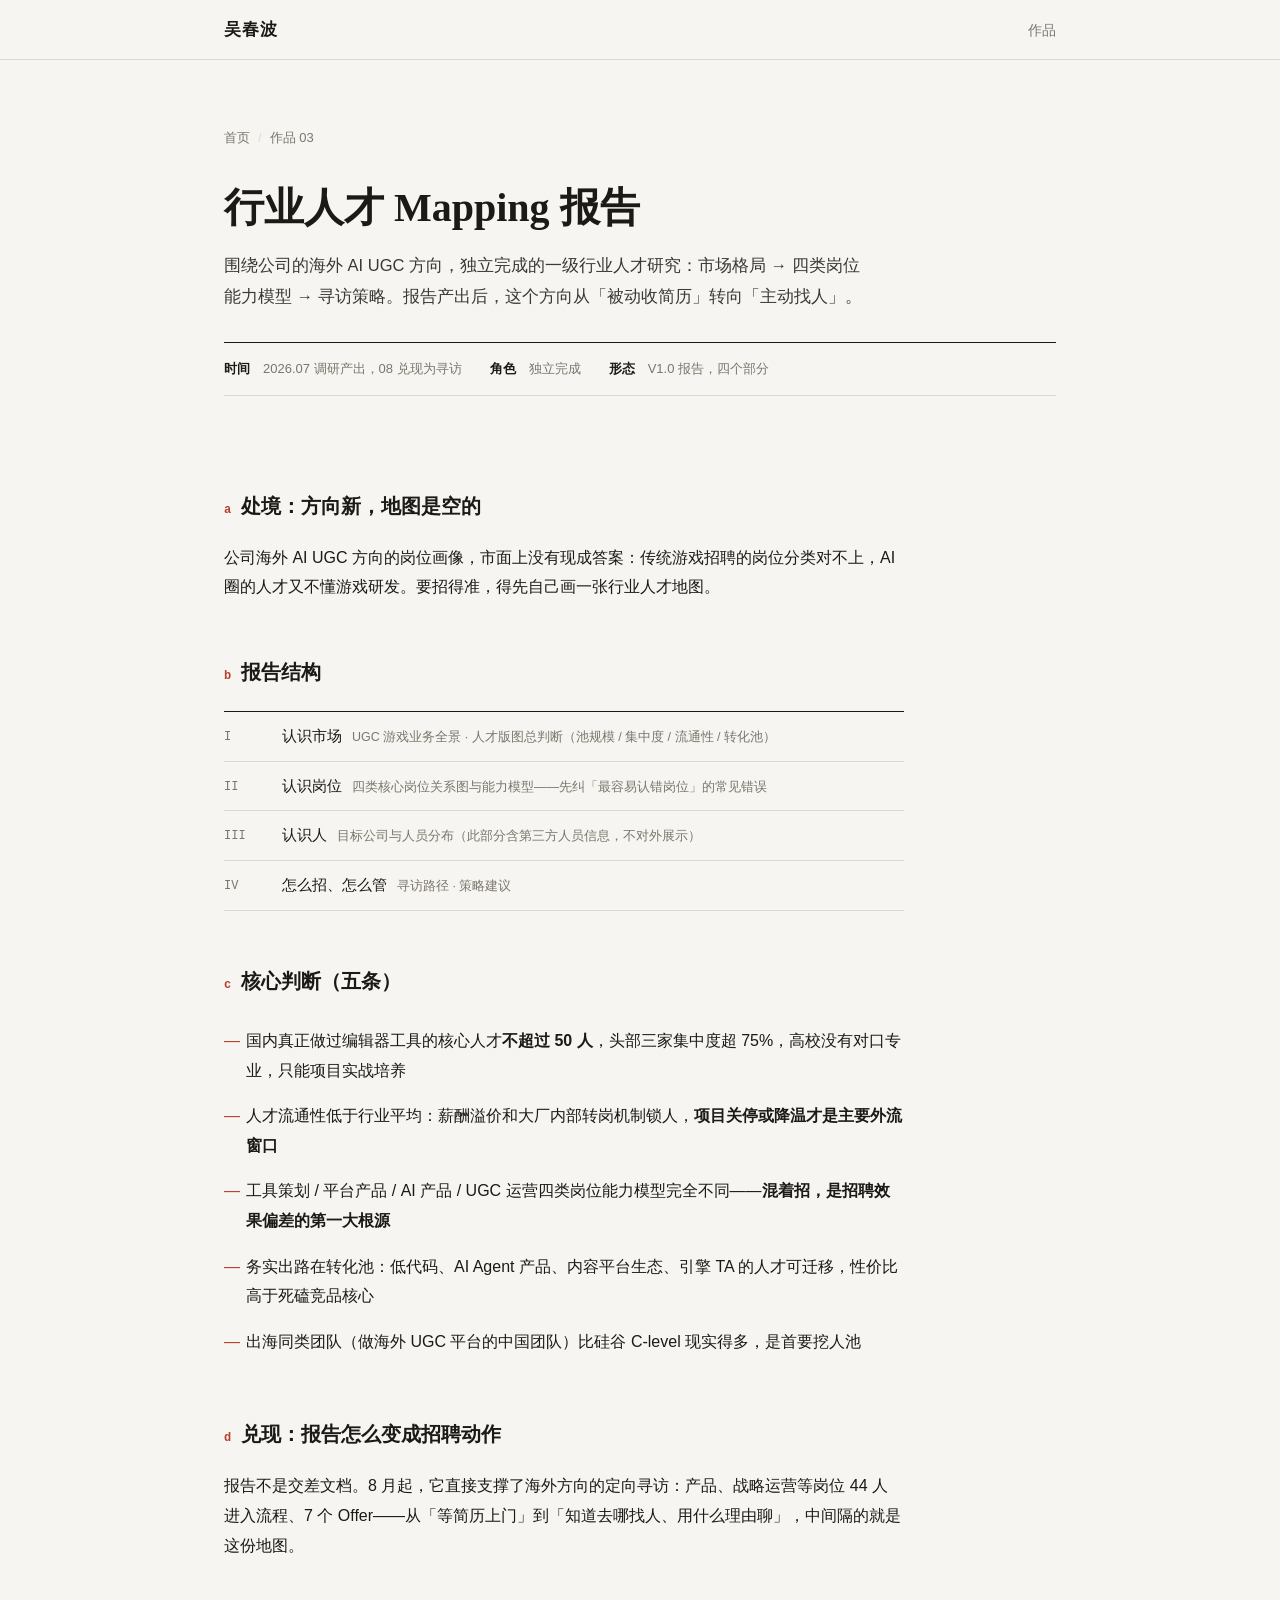
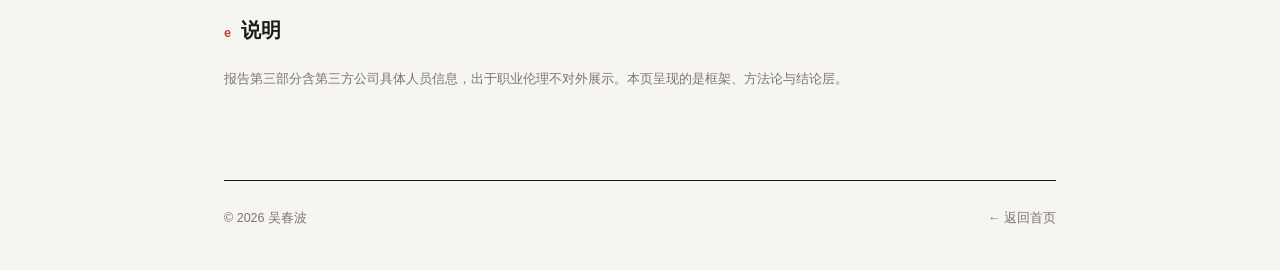
==== works/mapping.html @ 6df74dc5 "作品集站点：编辑风骨架 + 5 个案例页（Phase A）" ====
<!DOCTYPE html>
<html lang="zh-CN">
<head>
<meta charset="UTF-8">
<meta name="viewport" content="width=device-width, initial-scale=1.0">
<title>03 · 行业人才 Mapping 报告 — 吴春波</title>
<link rel="icon" href="data:image/svg+xml,%3Csvg xmlns='http://www.w3.org/2000/svg' viewBox='0 0 32 32'%3E%3Crect width='32' height='32' fill='%23F7F5F1'/%3E%3Ctext x='16' y='23' font-family='Songti SC,SimSun,serif' font-size='20' font-weight='700' fill='%23B5402C' text-anchor='middle'%3E吴%3C/text%3E%3C/svg%3E">
<link rel="stylesheet" href="../style.css">
</head>
<body>

<header class="topbar">
  <div class="wrap">
    <div class="name"><a href="../index.html">吴春波</a></div>
    <nav>
      <a href="../index.html#works">作品</a>
    </nav>
  </div>
</header>

<main class="wrap">

  <div class="case-hero">
    <div class="crumb"><a href="../index.html">首页</a><span class="sep">/</span>作品 03</div>
    <h1>行业人才 Mapping 报告</h1>
    <p class="standfirst">围绕公司的海外 AI UGC 方向，独立完成的一级行业人才研究：市场格局 → 四类岗位能力模型 → 寻访策略。报告产出后，这个方向从「被动收简历」转向「主动找人」。</p>
    <div class="case-meta">
      <span><b>时间</b>　2026.07 调研产出，08 兑现为寻访</span>
      <span><b>角色</b>　独立完成</span>
      <span><b>形态</b>　V1.0 报告，四个部分</span>
    </div>
  </div>

  <div class="case-body">

    <h2><span class="no">a</span>处境：方向新，地图是空的</h2>
    <p>公司海外 AI UGC 方向的岗位画像，市面上没有现成答案：传统游戏招聘的岗位分类对不上，AI 圈的人才又不懂游戏研发。要招得准，得先自己画一张行业人才地图。</p>

    <h2><span class="no">b</span>报告结构</h2>
    <div class="outline">
      <div class="row"><span class="no">I</span><span>认识市场<span class="sub">UGC 游戏业务全景 · 人才版图总判断（池规模 / 集中度 / 流通性 / 转化池）</span></span></div>
      <div class="row"><span class="no">II</span><span>认识岗位<span class="sub">四类核心岗位关系图与能力模型——先纠「最容易认错岗位」的常见错误</span></span></div>
      <div class="row"><span class="no">III</span><span>认识人<span class="sub">目标公司与人员分布（此部分含第三方人员信息，不对外展示）</span></span></div>
      <div class="row"><span class="no">IV</span><span>怎么招、怎么管<span class="sub">寻访路径 · 策略建议</span></span></div>
    </div>

    <h2><span class="no">c</span>核心判断（五条）</h2>
    <ul class="plain">
      <li>国内真正做过编辑器工具的核心人才<b>不超过 50 人</b>，头部三家集中度超 75%，高校没有对口专业，只能项目实战培养</li>
      <li>人才流通性低于行业平均：薪酬溢价和大厂内部转岗机制锁人，<b>项目关停或降温才是主要外流窗口</b></li>
      <li>工具策划 / 平台产品 / AI 产品 / UGC 运营四类岗位能力模型完全不同——<b>混着招，是招聘效果偏差的第一大根源</b></li>
      <li>务实出路在转化池：低代码、AI Agent 产品、内容平台生态、引擎 TA 的人才可迁移，性价比高于死磕竞品核心</li>
      <li>出海同类团队（做海外 UGC 平台的中国团队）比硅谷 C-level 现实得多，是首要挖人池</li>
    </ul>

    <h2><span class="no">d</span>兑现：报告怎么变成招聘动作</h2>
    <p>报告不是交差文档。8 月起，它直接支撑了海外方向的定向寻访：产品、战略运营等岗位 44 人进入流程、7 个 Offer——从「等简历上门」到「知道去哪找人、用什么理由聊」，中间隔的就是这份地图。</p>

    <h2><span class="no">e</span>说明</h2>
    <p class="note">报告第三部分含第三方公司具体人员信息，出于职业伦理不对外展示。本页呈现的是框架、方法论与结论层。</p>

  </div>

  <footer>
    <span>© 2026 吴春波</span>
    <span><a href="../index.html">← 返回首页</a></span>
  </footer>

</main>

</body>
</html>
---- style.css ----
/* 吴春波作品集 · 编辑风设计系统
   纸感底色 / 宋体标题 / 等宽编号 / 细线分隔 / 朱红点缀 */

:root {
  --bg: #F7F5F1;
  --bg-deep: #EFEBE3;
  --ink: #1B1A17;
  --muted: #7A766D;
  --line: #DDD9CF;
  --accent: #B5402C;
  --serif: "Songti SC", "STSong", "SimSun", "Noto Serif SC", serif;
  --sans: -apple-system, BlinkMacSystemFont, "PingFang SC", "Microsoft YaHei", "Segoe UI", sans-serif;
  --mono: ui-monospace, "SF Mono", "Cascadia Code", Consolas, monospace;
  --maxw: 880px;
}

* { margin: 0; padding: 0; box-sizing: border-box; }

html { scroll-behavior: smooth; }

body {
  background: var(--bg);
  color: var(--ink);
  font-family: var(--sans);
  font-size: 16px;
  line-height: 1.85;
  -webkit-font-smoothing: antialiased;
}

::selection { background: var(--accent); color: #fff; }

a { color: inherit; text-decoration: none; }

.wrap { max-width: var(--maxw); margin: 0 auto; padding: 0 24px; }

/* ---------- 顶栏 ---------- */
.topbar {
  position: sticky; top: 0; z-index: 10;
  background: rgba(247, 245, 241, 0.92);
  backdrop-filter: blur(8px);
  border-bottom: 1px solid var(--line);
}
.topbar .wrap {
  display: flex; align-items: baseline; justify-content: space-between;
  padding-top: 14px; padding-bottom: 14px;
}
.topbar .name {
  font-family: var(--serif); font-weight: 700; font-size: 17px; letter-spacing: 0.06em;
}
.topbar nav { display: flex; gap: 22px; font-size: 13.5px; color: var(--muted); }
.topbar nav a:hover { color: var(--accent); }

/* ---------- Hero ---------- */
.hero { padding: 88px 0 64px; }
.hero .kicker {
  font-size: 13px; color: var(--muted); letter-spacing: 0.12em;
  margin-bottom: 26px;
}
.hero .kicker b { color: var(--ink); font-weight: 600; }
.hero h1 {
  font-family: var(--serif);
  font-size: clamp(34px, 6vw, 54px);
  font-weight: 700;
  line-height: 1.32;
  letter-spacing: 0.02em;
  margin-bottom: 30px;
}
.hero .intro { max-width: 620px; font-size: 16.5px; color: #3B3934; }
.hero .intro p + p { margin-top: 0.6em; }

/* 数字带 */
.statband {
  display: grid; grid-template-columns: repeat(5, 1fr);
  border-top: 1px solid var(--ink);
  border-bottom: 1px solid var(--line);
  margin-top: 44px;
}
.statband .cell { padding: 20px 16px 18px; border-left: 1px solid var(--line); }
.statband .cell:first-child { border-left: none; padding-left: 0; }
.statband .num {
  font-family: var(--mono); font-size: clamp(26px, 4vw, 38px);
  font-weight: 600; line-height: 1.1; color: var(--ink);
}
.statband .num small { font-size: 0.45em; color: var(--muted); font-weight: 400; margin-left: 2px; }
.statband .label { font-size: 12.5px; color: var(--muted); margin-top: 6px; letter-spacing: 0.05em; }
.statnote { font-size: 12.5px; color: #6B675E; margin-top: 10px; }

/* ---------- 章节通用 ---------- */
section.block { padding: 64px 0 30px; }
.sec-head {
  display: flex; align-items: baseline; gap: 14px;
  border-bottom: 1px solid var(--ink); padding-bottom: 12px; margin-bottom: 8px;
}
.sec-head .no { font-family: var(--mono); font-size: 13px; color: var(--accent); }
.sec-head h2 { font-family: var(--serif); font-size: 24px; font-weight: 700; letter-spacing: 0.04em; }
.sec-head .en { margin-left: auto; font-size: 11px; color: var(--muted); letter-spacing: 0.2em; text-transform: uppercase; }

/* ---------- 作品索引列表 ---------- */
.worklist { list-style: none; }
.worklist li { border-bottom: 1px solid var(--line); }
.worklist a {
  display: grid;
  grid-template-columns: 56px 1fr auto;
  gap: 18px; align-items: baseline;
  padding: 26px 0 24px;
  transition: padding-left 0.18s ease;
}
.worklist a:hover { padding-left: 10px; }
.worklist .no {
  font-family: var(--mono); font-size: 15px; color: var(--muted);
  padding-top: 2px;
}
.worklist a:hover .no { color: var(--accent); }
.worklist h3 {
  font-family: var(--serif); font-size: 21px; font-weight: 700;
  letter-spacing: 0.03em; margin-bottom: 6px;
}
.worklist .desc { font-size: 14.5px; color: #4A4740; margin-bottom: 8px; }
.worklist .tags { font-size: 12px; color: var(--muted); letter-spacing: 0.06em; }
.worklist .arrow {
  font-family: var(--mono); font-size: 18px; color: var(--muted);
  align-self: center; transition: transform 0.18s ease, color 0.18s ease;
}
.worklist a:hover .arrow { color: var(--accent); transform: translate(3px, -3px); }

/* ---------- 玩家侧 ---------- */
.gamelist { list-style: none; margin-top: 26px; }
.gamelist li {
  display: grid; grid-template-columns: 150px 1fr; gap: 20px;
  padding: 15px 0; border-bottom: 1px dashed var(--line);
  font-size: 15px;
}
.gamelist .g { font-family: var(--serif); font-weight: 700; }
.gamelist .note { color: #4A4740; }

/* ---------- About ---------- */
.about p { max-width: 640px; margin-bottom: 1em; }
.about .creed {
  font-family: var(--serif); font-size: 19px; font-weight: 700;
  padding-left: 14px; border-left: 3px solid var(--accent);
  margin: 26px 0;
}

/* ---------- 联系 ---------- */
.contact { padding: 64px 0 40px; }
.contact .rows { margin-top: 24px; }
.contact .row {
  display: grid; grid-template-columns: 110px 1fr; gap: 16px;
  padding: 14px 0; border-bottom: 1px solid var(--line); font-size: 15px;
}
.contact .k { color: var(--muted); letter-spacing: 0.08em; font-size: 13px; padding-top: 2px; }
.contact .todo { color: #B0AA9E; font-style: italic; }

footer {
  margin-top: 56px; padding: 26px 0 40px;
  border-top: 1px solid var(--ink);
  font-size: 12.5px; color: var(--muted);
  display: flex; justify-content: space-between; gap: 12px; flex-wrap: wrap;
}

/* ---------- 案例页 ---------- */
.case-hero { padding: 66px 0 10px; }
.case-hero .crumb { font-size: 13px; color: var(--muted); margin-bottom: 30px; }
.case-hero .crumb a:hover { color: var(--accent); }
.case-hero .crumb .sep { margin: 0 8px; color: var(--line); }
.case-hero h1 {
  font-family: var(--serif); font-size: clamp(28px, 5vw, 40px);
  font-weight: 700; line-height: 1.4; margin-bottom: 14px;
}
.case-hero .standfirst { font-size: 16.5px; color: #3B3934; max-width: 640px; }
.case-meta {
  display: flex; flex-wrap: wrap; gap: 28px;
  font-size: 13px; color: var(--muted);
  border-top: 1px solid var(--ink); border-bottom: 1px solid var(--line);
  padding: 14px 0; margin-top: 30px;
}
.case-meta b { color: var(--ink); font-weight: 600; }

.case-body { padding: 30px 0 20px; }
.case-body h2 {
  font-family: var(--serif); font-size: 20px; font-weight: 700;
  margin: 52px 0 18px; display: flex; align-items: baseline; gap: 10px;
}
.case-body h2 .no { font-family: var(--mono); font-size: 12px; color: var(--accent); }
.case-body p { max-width: 680px; margin-bottom: 1em; }
.case-body p.note { font-size: 13px; color: var(--muted); }

.case-body figure { margin: 30px 0; }
.case-body figure img {
  width: 100%; display: block;
  background: #fff; border: 1px solid var(--line); border-radius: 3px;
}
.case-body figcaption {
  font-size: 12.5px; color: var(--muted); margin-top: 10px;
  padding-left: 12px; border-left: 2px solid var(--accent);
}

.case-body blockquote {
  font-family: var(--serif);
  border-left: 3px solid var(--ink);
  padding: 4px 0 4px 18px; margin: 24px 0;
  color: #33302A; max-width: 640px;
}
.case-body blockquote .who { display: block; font-family: var(--sans); font-size: 12px; color: var(--muted); margin-top: 8px; }

.case-body ul.plain { list-style: none; max-width: 680px; }
.case-body ul.plain li { padding: 8px 0 8px 22px; position: relative; }
.case-body ul.plain li::before {
  content: "—"; position: absolute; left: 0; color: var(--accent);
}

/* 前后对比条 */
.versus {
  display: grid; grid-template-columns: 1fr 1fr; gap: 0;
  border: 1px solid var(--line); border-radius: 3px; overflow: hidden;
  margin: 22px 0; max-width: 680px;
  background: #fff;
}
.versus .side { padding: 18px 20px; }
.versus .side + .side { border-left: 1px solid var(--line); }
.versus .tag { font-size: 11px; letter-spacing: 0.15em; color: var(--muted); text-transform: uppercase; margin-bottom: 8px; }
.versus .after .tag { color: var(--accent); }
.versus .txt { font-size: 14px; line-height: 1.75; }

/* 档期草稿重制 */
.draft {
  background: #fff; border: 1px solid var(--line); border-radius: 6px;
  padding: 22px 24px; max-width: 560px; margin: 24px 0;
  font-size: 14.5px; line-height: 1.9;
  box-shadow: 0 1px 3px rgba(27,26,23,0.05);
}
.draft .head { font-weight: 600; margin-bottom: 10px; }
.draft .meta { font-family: var(--mono); font-size: 12.5px; color: #4A4740; }
.draft .slot { margin: 6px 0; }
.draft .pick { color: var(--accent); font-weight: 600; }
.draft .foot { font-size: 12.5px; color: var(--muted); margin-top: 12px; border-top: 1px dashed var(--line); padding-top: 10px; }

/* 作战台示意（线框） */
.wire { display: grid; grid-template-columns: repeat(2, 1fr); gap: 18px; margin: 28px 0; }
.wire .page {
  background: #fff; border: 1px solid var(--ink); border-radius: 4px;
  padding: 14px 16px 16px; font-size: 12px;
}
.wire .page .t { font-family: var(--serif); font-weight: 700; font-size: 14px; margin-bottom: 10px; display: flex; justify-content: space-between; }
.wire .page .t .dot { font-family: var(--mono); color: var(--accent); font-size: 11px; }
.wire .rowline {
  height: 9px; border-radius: 2px; background: var(--bg-deep);
  margin: 6px 0; position: relative;
}
.wire .rowline.hot { background: #EAD9D4; }
.wire .rowline::after {
  content: ""; position: absolute; left: 8px; top: 2.5px; height: 4px; width: 34%;
  background: var(--line); border-radius: 2px;
}
.wire .pagenote { color: var(--muted); margin-top: 8px; line-height: 1.6; }

/* 结构清单（章节/Part 展示） */
.outline { max-width: 680px; margin: 20px 0; border-top: 1px solid var(--ink); }
.outline .row {
  display: grid; grid-template-columns: 44px 1fr; gap: 14px;
  padding: 11px 0; border-bottom: 1px solid var(--line); font-size: 14.5px;
}
.outline .row .no { font-family: var(--mono); font-size: 12px; color: var(--muted); padding-top: 3px; }
.outline .row .sub { color: var(--muted); font-size: 12.5px; margin-left: 10px; }

/* 表格 */
table.tb { border-collapse: collapse; width: 100%; max-width: 680px; margin: 22px 0; font-size: 14px; }
table.tb th {
  font-family: var(--serif); text-align: left; font-weight: 700;
  border-top: 1px solid var(--ink); border-bottom: 1px solid var(--ink);
  padding: 10px 12px 10px 0;
}
table.tb td { border-bottom: 1px solid var(--line); padding: 10px 12px 10px 0; vertical-align: top; }
table.tb td:first-child { font-weight: 600; white-space: nowrap; }

/* 链接按钮 */
.golink {
  display: inline-block; margin-top: 8px;
  font-family: var(--mono); font-size: 13.5px;
  border: 1px solid var(--ink); border-radius: 2px;
  padding: 10px 18px;
  transition: all 0.15s ease;
}
.golink:hover { background: var(--ink); color: var(--bg); }
.golink .arr { color: var(--accent); }

/* 响应式 */
@media (max-width: 720px) {
  .statband { grid-template-columns: repeat(2, 1fr); }
  .statband .cell { border-left: none; border-top: 1px solid var(--line); padding-left: 0; }
  .statband .cell:nth-child(-n+2) { border-top: none; }
  .worklist a { grid-template-columns: 40px 1fr auto; gap: 10px; }
  .gamelist li { grid-template-columns: 1fr; gap: 4px; }
  .versus { grid-template-columns: 1fr; }
  .versus .side + .side { border-left: none; border-top: 1px solid var(--line); }
  .wire { grid-template-columns: 1fr; }
  .topbar nav { gap: 14px; }
  .contact .row { grid-template-columns: 90px 1fr; }
}
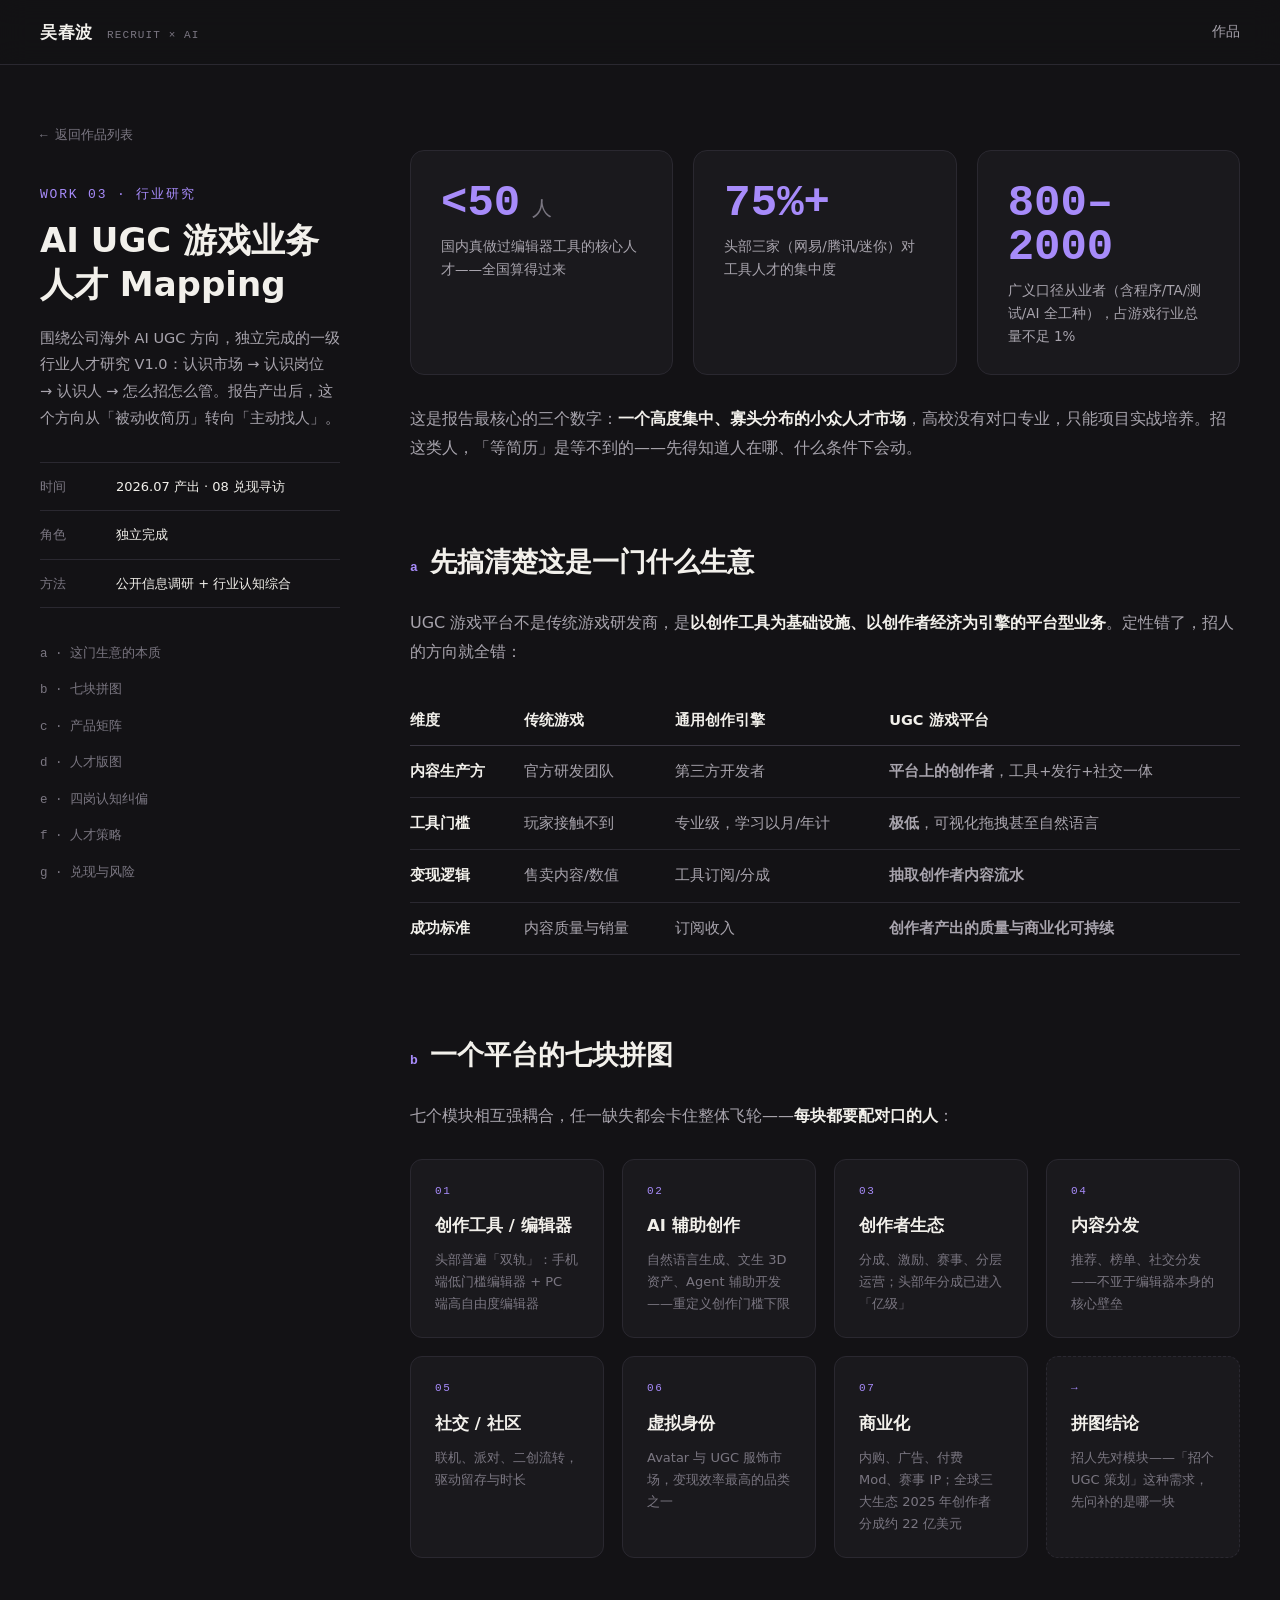
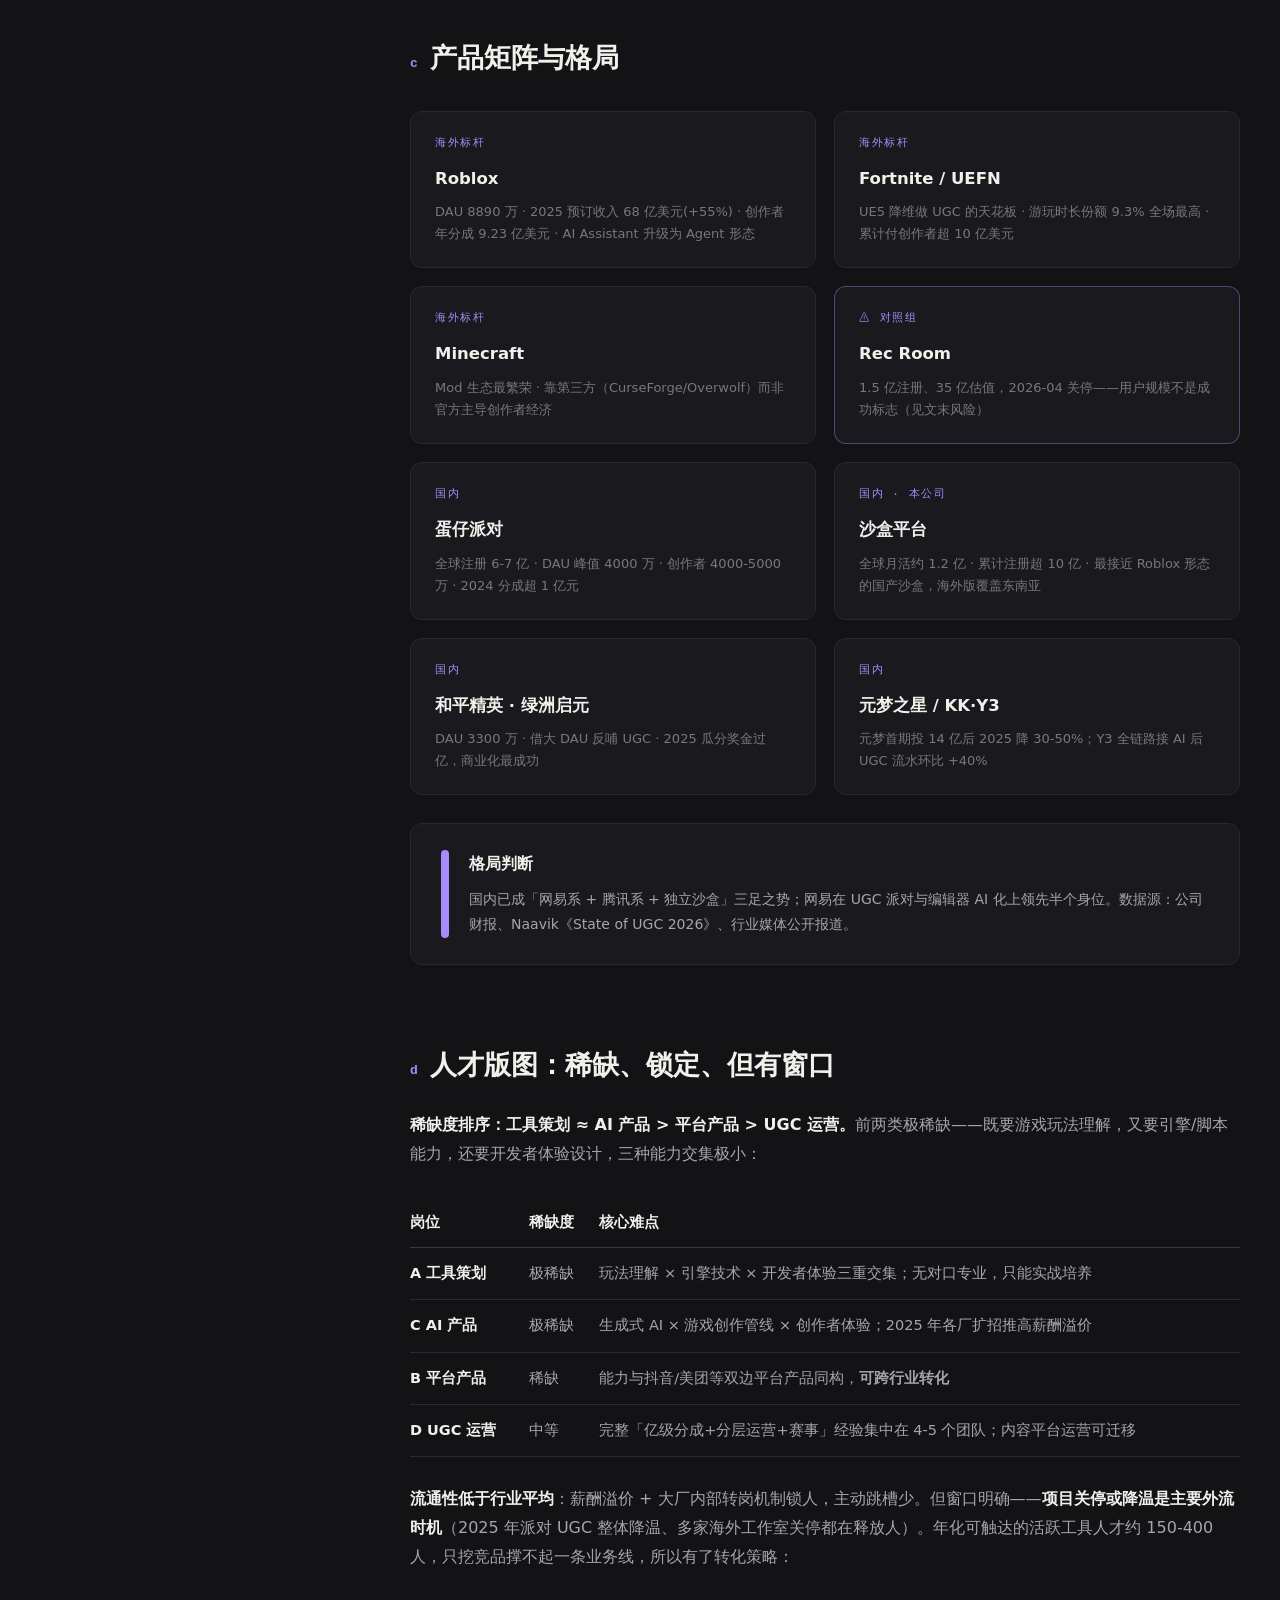
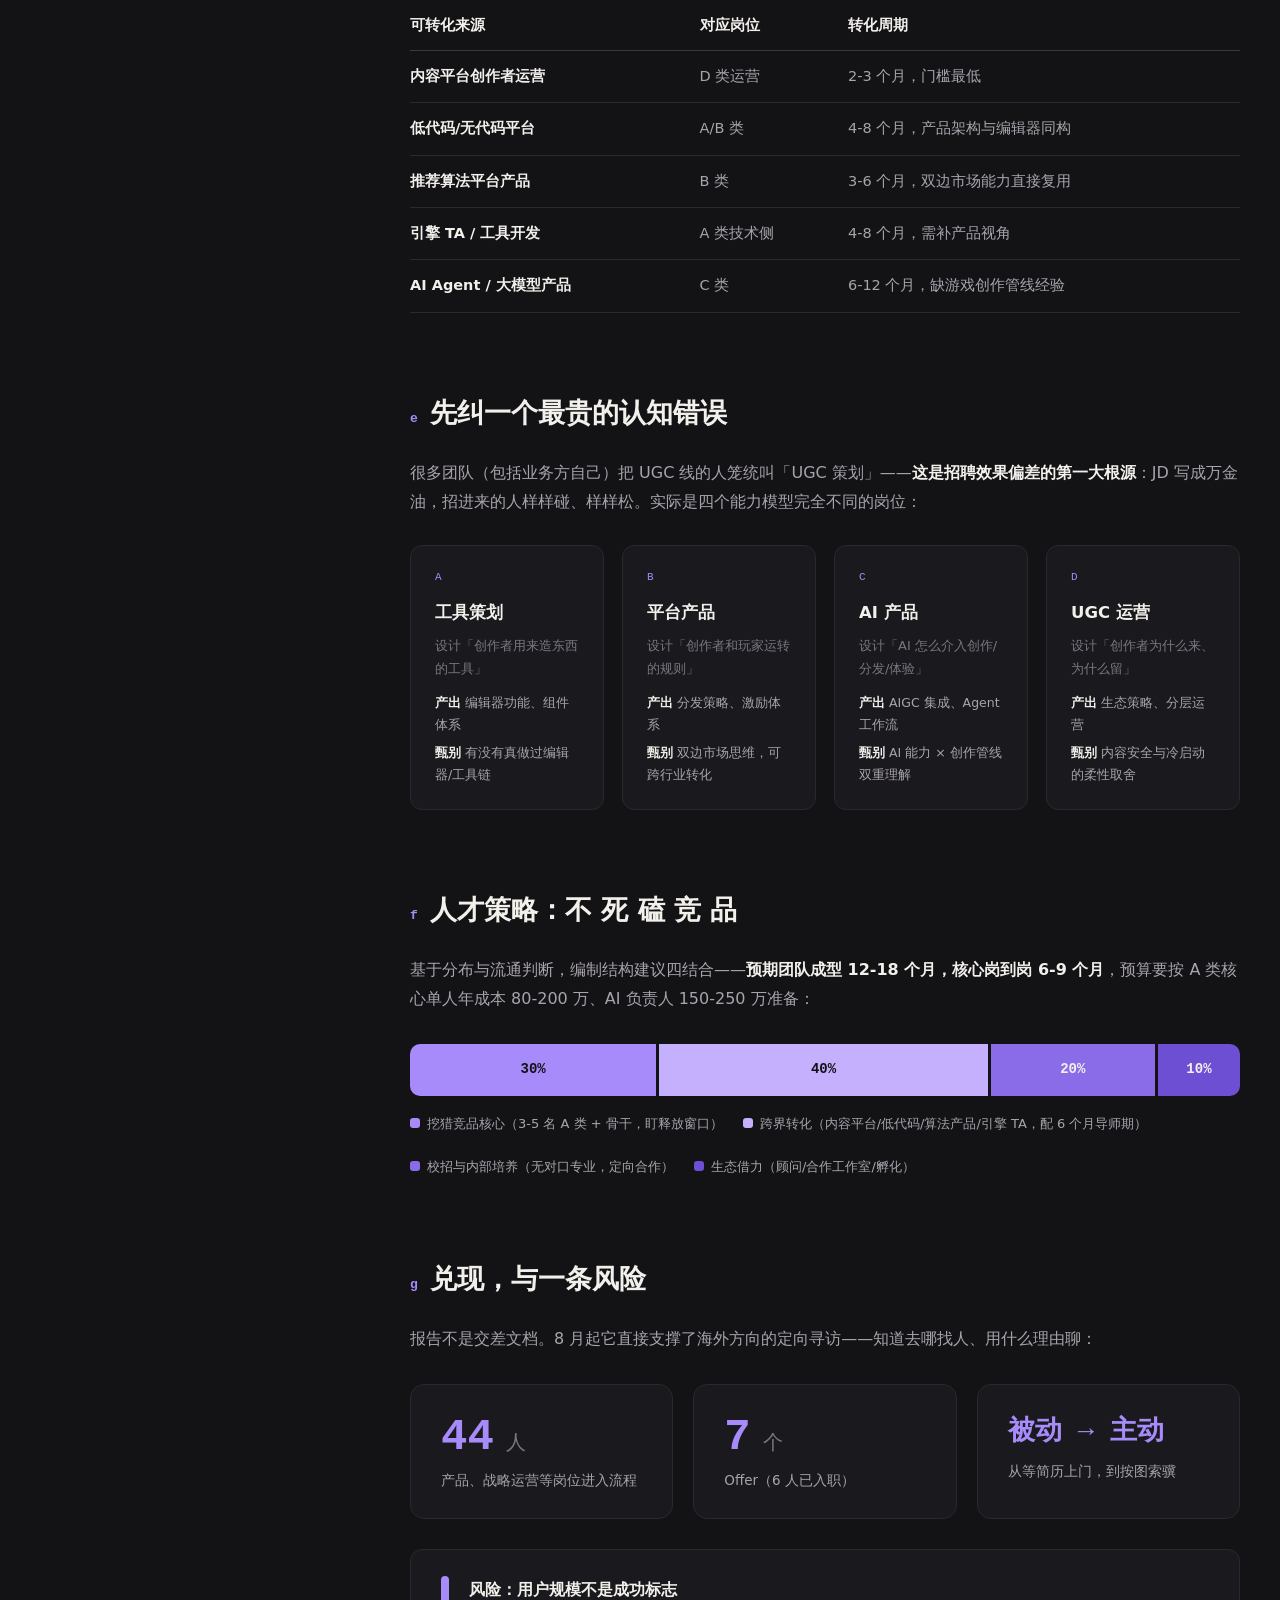
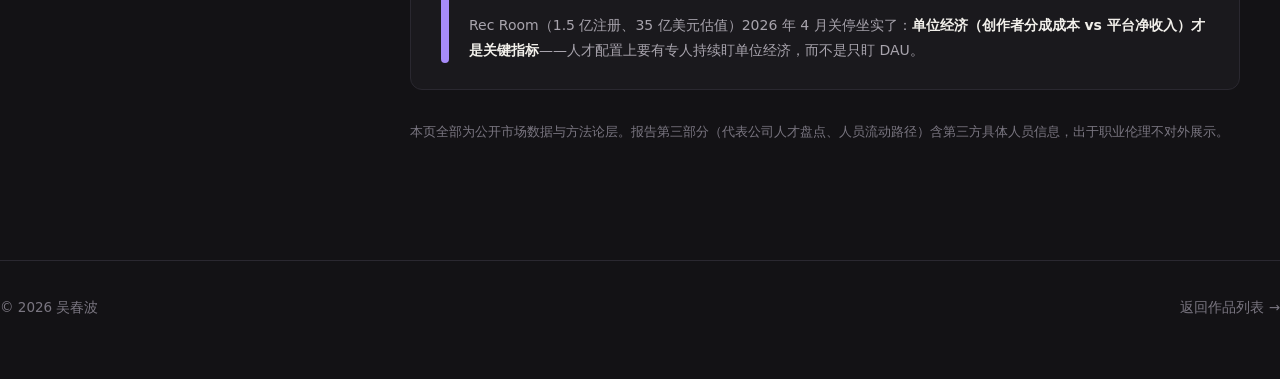
==== commit b1fd99ac: "v2 深色产品风改造：桌面优先布局 + 作战台真截图 + Mapping 富页" ====
--- a/works/mapping.html
+++ b/works/mapping.html
@@ -4,69 +4,173 @@
 <meta charset="UTF-8">
 <meta name="viewport" content="width=device-width, initial-scale=1.0">
 <title>03 · 行业人才 Mapping 报告 — 吴春波</title>
-<link rel="icon" href="data:image/svg+xml,%3Csvg xmlns='http://www.w3.org/2000/svg' viewBox='0 0 32 32'%3E%3Crect width='32' height='32' fill='%23F7F5F1'/%3E%3Ctext x='16' y='23' font-family='Songti SC,SimSun,serif' font-size='20' font-weight='700' fill='%23B5402C' text-anchor='middle'%3E吴%3C/text%3E%3C/svg%3E">
+<link rel="icon" href="data:image/svg+xml,%3Csvg xmlns='http://www.w3.org/2000/svg' viewBox='0 0 32 32'%3E%3Crect width='32' height='32' rx='7' fill='%23A78BFA'/%3E%3Ctext x='16' y='23' font-family='PingFang SC,Microsoft YaHei,sans-serif' font-size='18' font-weight='800' fill='%23131215' text-anchor='middle'%3E吴%3C/text%3E%3C/svg%3E">
 <link rel="stylesheet" href="../style.css">
 </head>
 <body>
 
 <header class="topbar">
   <div class="wrap">
-    <div class="name"><a href="../index.html">吴春波</a></div>
-    <nav>
-      <a href="../index.html#works">作品</a>
-    </nav>
+    <div class="brand"><b>吴春波</b><span>RECRUIT × AI</span></div>
+    <nav><a href="../index.html#works">作品</a></nav>
   </div>
 </header>
 
-<main class="wrap">
+<main class="wrap case" style="--acc: var(--acc-mapping);">
 
-  <div class="case-hero">
-    <div class="crumb"><a href="../index.html">首页</a><span class="sep">/</span>作品 03</div>
-    <h1>行业人才 Mapping 报告</h1>
-    <p class="standfirst">围绕公司的海外 AI UGC 方向，独立完成的一级行业人才研究：市场格局 → 四类岗位能力模型 → 寻访策略。报告产出后，这个方向从「被动收简历」转向「主动找人」。</p>
-    <div class="case-meta">
-      <span><b>时间</b>　2026.07 调研产出，08 兑现为寻访</span>
-      <span><b>角色</b>　独立完成</span>
-      <span><b>形态</b>　V1.0 报告，四个部分</span>
+  <aside class="rail">
+    <a class="back" href="../index.html#works">← 返回作品列表</a>
+    <div class="cno">WORK 03 · 行业研究</div>
+    <h1>AI UGC 游戏业务人才 Mapping</h1>
+    <p class="standfirst">围绕公司海外 AI UGC 方向，独立完成的一级行业人才研究 V1.0：认识市场 → 认识岗位 → 认识人 → 怎么招怎么管。报告产出后，这个方向从「被动收简历」转向「主动找人」。</p>
+    <div class="meta">
+      <div class="row"><span class="k">时间</span><span class="v">2026.07 产出 · 08 兑现寻访</span></div>
+      <div class="row"><span class="k">角色</span><span class="v">独立完成</span></div>
+      <div class="row"><span class="k">方法</span><span class="v">公开信息调研 + 行业认知综合</span></div>
     </div>
-  </div>
+    <nav class="anchors">
+      <a href="#essence">a · 这门生意的本质</a>
+      <a href="#puzzle">b · 七块拼图</a>
+      <a href="#market">c · 产品矩阵</a>
+      <a href="#talent">d · 人才版图</a>
+      <a href="#roles">e · 四岗认知纠偏</a>
+      <a href="#strategy">f · 人才策略</a>
+      <a href="#impact">g · 兑现与风险</a>
+    </nav>
+  </aside>
 
-  <div class="case-body">
+  <div class="case-main">
 
-    <h2><span class="no">a</span>处境：方向新，地图是空的</h2>
-    <p>公司海外 AI UGC 方向的岗位画像，市面上没有现成答案：传统游戏招聘的岗位分类对不上，AI 圈的人才又不懂游戏研发。要招得准，得先自己画一张行业人才地图。</p>
+    <section>
+      <div class="statcards">
+        <div class="statcard"><div class="n">&lt;50<small> 人</small></div><div class="l">国内真做过编辑器工具的核心人才——全国算得过来</div></div>
+        <div class="statcard"><div class="n">75%+</div><div class="l">头部三家（网易/腾讯/迷你）对工具人才的集中度</div></div>
+        <div class="statcard"><div class="n">800–2000</div><div class="l">广义口径从业者（含程序/TA/测试/AI 全工种），占游戏行业总量不足 1%</div></div>
+      </div>
+      <p>这是报告最核心的三个数字：<b>一个高度集中、寡头分布的小众人才市场</b>，高校没有对口专业，只能项目实战培养。招这类人，「等简历」是等不到的——先得知道人在哪、什么条件下会动。</p>
+    </section>
 
-    <h2><span class="no">b</span>报告结构</h2>
-    <div class="outline">
-      <div class="row"><span class="no">I</span><span>认识市场<span class="sub">UGC 游戏业务全景 · 人才版图总判断（池规模 / 集中度 / 流通性 / 转化池）</span></span></div>
-      <div class="row"><span class="no">II</span><span>认识岗位<span class="sub">四类核心岗位关系图与能力模型——先纠「最容易认错岗位」的常见错误</span></span></div>
-      <div class="row"><span class="no">III</span><span>认识人<span class="sub">目标公司与人员分布（此部分含第三方人员信息，不对外展示）</span></span></div>
-      <div class="row"><span class="no">IV</span><span>怎么招、怎么管<span class="sub">寻访路径 · 策略建议</span></span></div>
-    </div>
+    <section id="essence">
+      <h2><span class="no">a</span>先搞清楚这是一门什么生意</h2>
+      <p>UGC 游戏平台不是传统游戏研发商，是<b>以创作工具为基础设施、以创作者经济为引擎的平台型业务</b>。定性错了，招人的方向就全错：</p>
+      <table class="tb">
+        <tr><th>维度</th><th>传统游戏</th><th>通用创作引擎</th><th>UGC 游戏平台</th></tr>
+        <tr><td>内容生产方</td><td>官方研发团队</td><td>第三方开发者</td><td><b>平台上的创作者</b>，工具+发行+社交一体</td></tr>
+        <tr><td>工具门槛</td><td>玩家接触不到</td><td>专业级，学习以月/年计</td><td><b>极低</b>，可视化拖拽甚至自然语言</td></tr>
+        <tr><td>变现逻辑</td><td>售卖内容/数值</td><td>工具订阅/分成</td><td><b>抽取创作者内容流水</b></td></tr>
+        <tr><td>成功标准</td><td>内容质量与销量</td><td>订阅收入</td><td><b>创作者产出的质量与商业化可持续</b></td></tr>
+      </table>
+    </section>
 
-    <h2><span class="no">c</span>核心判断（五条）</h2>
-    <ul class="plain">
-      <li>国内真正做过编辑器工具的核心人才<b>不超过 50 人</b>，头部三家集中度超 75%，高校没有对口专业，只能项目实战培养</li>
-      <li>人才流通性低于行业平均：薪酬溢价和大厂内部转岗机制锁人，<b>项目关停或降温才是主要外流窗口</b></li>
-      <li>工具策划 / 平台产品 / AI 产品 / UGC 运营四类岗位能力模型完全不同——<b>混着招，是招聘效果偏差的第一大根源</b></li>
-      <li>务实出路在转化池：低代码、AI Agent 产品、内容平台生态、引擎 TA 的人才可迁移，性价比高于死磕竞品核心</li>
-      <li>出海同类团队（做海外 UGC 平台的中国团队）比硅谷 C-level 现实得多，是首要挖人池</li>
-    </ul>
+    <section id="puzzle">
+      <h2><span class="no">b</span>一个平台的七块拼图</h2>
+      <p>七个模块相互强耦合，任一缺失都会卡住整体飞轮——<b>每块都要配对口的人</b>：</p>
+      <div class="cards c4">
+        <div class="card"><div class="cn">01</div><h4>创作工具 / 编辑器</h4><p>头部普遍「双轨」：手机端低门槛编辑器 + PC 端高自由度编辑器</p></div>
+        <div class="card"><div class="cn">02</div><h4>AI 辅助创作</h4><p>自然语言生成、文生 3D 资产、Agent 辅助开发——重定义创作门槛下限</p></div>
+        <div class="card"><div class="cn">03</div><h4>创作者生态</h4><p>分成、激励、赛事、分层运营；头部年分成已进入「亿级」</p></div>
+        <div class="card"><div class="cn">04</div><h4>内容分发</h4><p>推荐、榜单、社交分发——不亚于编辑器本身的核心壁垒</p></div>
+        <div class="card"><div class="cn">05</div><h4>社交 / 社区</h4><p>联机、派对、二创流转，驱动留存与时长</p></div>
+        <div class="card"><div class="cn">06</div><h4>虚拟身份</h4><p>Avatar 与 UGC 服饰市场，变现效率最高的品类之一</p></div>
+        <div class="card"><div class="cn">07</div><h4>商业化</h4><p>内购、广告、付费 Mod、赛事 IP；全球三大生态 2025 年创作者分成约 22 亿美元</p></div>
+        <div class="card" style="border-style:dashed;"><div class="cn">→</div><h4>拼图结论</h4><p>招人先对模块——「招个 UGC 策划」这种需求，先问补的是哪一块</p></div>
+      </div>
+    </section>
 
-    <h2><span class="no">d</span>兑现：报告怎么变成招聘动作</h2>
-    <p>报告不是交差文档。8 月起，它直接支撑了海外方向的定向寻访：产品、战略运营等岗位 44 人进入流程、7 个 Offer——从「等简历上门」到「知道去哪找人、用什么理由聊」，中间隔的就是这份地图。</p>
+    <section id="market">
+      <h2><span class="no">c</span>产品矩阵与格局</h2>
+      <div class="cards c2">
+        <div class="card"><div class="cn">海外标杆</div><h4>Roblox</h4><p>DAU 8890 万 · 2025 预订收入 68 亿美元(+55%) · 创作者年分成 9.23 亿美元 · AI Assistant 升级为 Agent 形态</p></div>
+        <div class="card"><div class="cn">海外标杆</div><h4>Fortnite / UEFN</h4><p>UE5 降维做 UGC 的天花板 · 游玩时长份额 9.3% 全场最高 · 累计付创作者超 10 亿美元</p></div>
+        <div class="card"><div class="cn">海外标杆</div><h4>Minecraft</h4><p>Mod 生态最繁荣 · 靠第三方（CurseForge/Overwolf）而非官方主导创作者经济</p></div>
+        <div class="card" style="border-color:rgba(167,139,250,.4);"><div class="cn">⚠ 对照组</div><h4>Rec Room</h4><p>1.5 亿注册、35 亿估值，2026-04 关停——用户规模不是成功标志（见文末风险）</p></div>
+        <div class="card"><div class="cn">国内</div><h4>蛋仔派对</h4><p>全球注册 6-7 亿 · DAU 峰值 4000 万 · 创作者 4000-5000 万 · 2024 分成超 1 亿元</p></div>
+        <div class="card"><div class="cn">国内 · 本公司</div><h4>沙盒平台</h4><p>全球月活约 1.2 亿 · 累计注册超 10 亿 · 最接近 Roblox 形态的国产沙盒，海外版覆盖东南亚</p></div>
+        <div class="card"><div class="cn">国内</div><h4>和平精英 · 绿洲启元</h4><p>DAU 3300 万 · 借大 DAU 反哺 UGC · 2025 瓜分奖金过亿，商业化最成功</p></div>
+        <div class="card"><div class="cn">国内</div><h4>元梦之星 / KK·Y3</h4><p>元梦首期投 14 亿后 2025 降 30-50%；Y3 全链路接 AI 后 UGC 流水环比 +40%</p></div>
+      </div>
+      <div class="callout" style="margin-top:24px;">
+        <div class="mark"></div>
+        <div><h4>格局判断</h4><p>国内已成「网易系 + 腾讯系 + 独立沙盒」三足之势；网易在 UGC 派对与编辑器 AI 化上领先半个身位。数据源：公司财报、Naavik《State of UGC 2026》、行业媒体公开报道。</p></div>
+      </div>
+    </section>
 
-    <h2><span class="no">e</span>说明</h2>
-    <p class="note">报告第三部分含第三方公司具体人员信息，出于职业伦理不对外展示。本页呈现的是框架、方法论与结论层。</p>
+    <section id="talent">
+      <h2><span class="no">d</span>人才版图：稀缺、锁定、但有窗口</h2>
+      <p><b>稀缺度排序：工具策划 ≈ AI 产品 > 平台产品 > UGC 运营。</b>前两类极稀缺——既要游戏玩法理解，又要引擎/脚本能力，还要开发者体验设计，三种能力交集极小：</p>
+      <table class="tb">
+        <tr><th>岗位</th><th>稀缺度</th><th>核心难点</th></tr>
+        <tr><td>A 工具策划</td><td>极稀缺</td><td>玩法理解 × 引擎技术 × 开发者体验三重交集；无对口专业，只能实战培养</td></tr>
+        <tr><td>C AI 产品</td><td>极稀缺</td><td>生成式 AI × 游戏创作管线 × 创作者体验；2025 年各厂扩招推高薪酬溢价</td></tr>
+        <tr><td>B 平台产品</td><td>稀缺</td><td>能力与抖音/美团等双边平台产品同构，<b>可跨行业转化</b></td></tr>
+        <tr><td>D UGC 运营</td><td>中等</td><td>完整「亿级分成+分层运营+赛事」经验集中在 4-5 个团队；内容平台运营可迁移</td></tr>
+      </table>
+      <p><b>流通性低于行业平均</b>：薪酬溢价 + 大厂内部转岗机制锁人，主动跳槽少。但窗口明确——<b>项目关停或降温是主要外流时机</b>（2025 年派对 UGC 整体降温、多家海外工作室关停都在释放人）。年化可触达的活跃工具人才约 150-400 人，只挖竞品撑不起一条业务线，所以有了转化策略：</p>
+      <table class="tb">
+        <tr><th>可转化来源</th><th>对应岗位</th><th>转化周期</th></tr>
+        <tr><td>内容平台创作者运营</td><td>D 类运营</td><td>2-3 个月，门槛最低</td></tr>
+        <tr><td>低代码/无代码平台</td><td>A/B 类</td><td>4-8 个月，产品架构与编辑器同构</td></tr>
+        <tr><td>推荐算法平台产品</td><td>B 类</td><td>3-6 个月，双边市场能力直接复用</td></tr>
+        <tr><td>引擎 TA / 工具开发</td><td>A 类技术侧</td><td>4-8 个月，需补产品视角</td></tr>
+        <tr><td>AI Agent / 大模型产品</td><td>C 类</td><td>6-12 个月，缺游戏创作管线经验</td></tr>
+      </table>
+    </section>
+
+    <section id="roles">
+      <h2><span class="no">e</span>先纠一个最贵的认知错误</h2>
+      <p>很多团队（包括业务方自己）把 UGC 线的人笼统叫「UGC 策划」——<b>这是招聘效果偏差的第一大根源</b>：JD 写成万金油，招进来的人样样碰、样样松。实际是四个能力模型完全不同的岗位：</p>
+      <div class="cards c4">
+        <div class="card"><div class="cn">A</div><h4>工具策划</h4><p>设计「创作者用来造东西的工具」</p><div class="kvs"><div class="kv"><b>产出</b> 编辑器功能、组件体系</div><div class="kv"><b>甄别</b> 有没有真做过编辑器/工具链</div></div></div>
+        <div class="card"><div class="cn">B</div><h4>平台产品</h4><p>设计「创作者和玩家运转的规则」</p><div class="kvs"><div class="kv"><b>产出</b> 分发策略、激励体系</div><div class="kv"><b>甄别</b> 双边市场思维，可跨行业转化</div></div></div>
+        <div class="card"><div class="cn">C</div><h4>AI 产品</h4><p>设计「AI 怎么介入创作/分发/体验」</p><div class="kvs"><div class="kv"><b>产出</b> AIGC 集成、Agent 工作流</div><div class="kv"><b>甄别</b> AI 能力 × 创作管线双重理解</div></div></div>
+        <div class="card"><div class="cn">D</div><h4>UGC 运营</h4><p>设计「创作者为什么来、为什么留」</p><div class="kvs"><div class="kv"><b>产出</b> 生态策略、分层运营</div><div class="kv"><b>甄别</b> 内容安全与冷启动的柔性取舍</div></div></div>
+      </div>
+    </section>
+
+    <section id="strategy">
+      <h2><span class="no">f</span>人才策略：不 死 磕 竞 品</h2>
+      <p>基于分布与流通判断，编制结构建议四结合——<b>预期团队成型 12-18 个月，核心岗到岗 6-9 个月</b>，预算要按 A 类核心单人年成本 80-200 万、AI 负责人 150-250 万准备：</p>
+      <div class="ratio">
+        <div class="bars">
+          <div class="seg" style="width:30%; background:#A78BFA;">30%</div>
+          <div class="seg" style="width:40%; background:#C4B0FD;">40%</div>
+          <div class="seg" style="width:20%; background:#8B6CE8; color:#F2F0EB;">20%</div>
+          <div class="seg" style="width:10%; background:#6D4FD4; color:#F2F0EB;">10%</div>
+        </div>
+        <div class="legend">
+          <span><i style="background:#A78BFA;"></i>挖猎竞品核心（3-5 名 A 类 + 骨干，盯释放窗口）</span>
+          <span><i style="background:#C4B0FD;"></i>跨界转化（内容平台/低代码/算法产品/引擎 TA，配 6 个月导师期）</span>
+          <span><i style="background:#8B6CE8;"></i>校招与内部培养（无对口专业，定向合作）</span>
+          <span><i style="background:#6D4FD4;"></i>生态借力（顾问/合作工作室/孵化）</span>
+        </div>
+      </div>
+    </section>
+
+    <section id="impact">
+      <h2><span class="no">g</span>兑现，与一条风险</h2>
+      <p>报告不是交差文档。8 月起它直接支撑了海外方向的定向寻访——知道去哪找人、用什么理由聊：</p>
+      <div class="statcards">
+        <div class="statcard"><div class="n">44<small> 人</small></div><div class="l">产品、战略运营等岗位进入流程</div></div>
+        <div class="statcard"><div class="n">7<small> 个</small></div><div class="l">Offer（6 人已入职）</div></div>
+        <div class="statcard"><div class="n" style="font-size:27px; line-height:1.3;">被动 → 主动</div><div class="l">从等简历上门，到按图索骥</div></div>
+      </div>
+      <div class="callout">
+        <div class="mark"></div>
+        <div>
+          <h4>风险：用户规模不是成功标志</h4>
+          <p>Rec Room（1.5 亿注册、35 亿美元估值）2026 年 4 月关停坐实了：<b>单位经济（创作者分成成本 vs 平台净收入）才是关键指标</b>——人才配置上要有专人持续盯单位经济，而不是只盯 DAU。</p>
+        </div>
+      </div>
+      <p class="note">本页全部为公开市场数据与方法论层。报告第三部分（代表公司人才盘点、人员流动路径）含第三方具体人员信息，出于职业伦理不对外展示。</p>
+    </section>
 
   </div>
-
-  <footer>
-    <span>© 2026 吴春波</span>
-    <span><a href="../index.html">← 返回首页</a></span>
-  </footer>
-
 </main>
 
+<div class="wrap casefoot">
+  <span>© 2026 吴春波</span>
+  <a href="../index.html#works">返回作品列表 →</a>
+</div>
+<script src="../main.js"></script>
 </body>
 </html>
--- a/style.css
+++ b/style.css
@@ -1,299 +1,388 @@
-/* 吴春波作品集 · 编辑风设计系统
-   纸感底色 / 宋体标题 / 等宽编号 / 细线分隔 / 朱红点缀 */
+/* 吴春波作品集 v2 · 深色产品风 · 桌面优先
+   墨黑底 / 大字重黑体 / 朱红强调 / 五作品专属色 / 纸墨截图作主视觉 */
 
 :root {
-  --bg: #F7F5F1;
-  --bg-deep: #EFEBE3;
-  --ink: #1B1A17;
-  --muted: #7A766D;
-  --line: #DDD9CF;
-  --accent: #B5402C;
-  --serif: "Songti SC", "STSong", "SimSun", "Noto Serif SC", serif;
-  --sans: -apple-system, BlinkMacSystemFont, "PingFang SC", "Microsoft YaHei", "Segoe UI", sans-serif;
+  --bg: #131215;
+  --surface: #1A191D;
+  --surface2: #212025;
+  --line: #2A2830;
+  --line2: #3A3742;
+  --text: #F2F0EB;
+  --dim: #A8A4AD;
+  --muted: #7A7681;
+  --accent: #FF6B47;            /* 朱红（主） */
+  --acc-workflow: #FF6B47;
+  --acc-workbench: #6C8CFF;
+  --acc-mapping: #A78BFA;
+  --acc-standards: #F0A868;
+  --acc-sop: #7BC496;
+  --sans: "PingFang SC", "Microsoft YaHei", "Source Han Sans SC", "Segoe UI", system-ui, sans-serif;
   --mono: ui-monospace, "SF Mono", "Cascadia Code", Consolas, monospace;
-  --maxw: 880px;
+  --maxw: 1360px;
+  --r: 14px;
 }
 
 * { margin: 0; padding: 0; box-sizing: border-box; }
-
 html { scroll-behavior: smooth; }
-
 body {
-  background: var(--bg);
-  color: var(--ink);
-  font-family: var(--sans);
-  font-size: 16px;
-  line-height: 1.85;
+  background: var(--bg); color: var(--text);
+  font-family: var(--sans); font-size: 16px; line-height: 1.8;
   -webkit-font-smoothing: antialiased;
 }
-
-::selection { background: var(--accent); color: #fff; }
-
+::selection { background: var(--accent); color: #131215; }
 a { color: inherit; text-decoration: none; }
-
-.wrap { max-width: var(--maxw); margin: 0 auto; padding: 0 24px; }
-
-/* ---------- 顶栏 ---------- */
+img { display: block; max-width: 100%; }
+.wrap { max-width: var(--maxw); margin: 0 auto; padding: 0 40px; }
+
+/* 滚动渐显（html.js 才启用隐藏，无 JS 兜底可见） */
+html.js .reveal { opacity: 0; transform: translateY(18px); }
+html.js .reveal.on { opacity: 1; transform: none; transition: opacity .55s ease, transform .55s ease; }
+
+/* ============ 顶栏 ============ */
 .topbar {
-  position: sticky; top: 0; z-index: 10;
-  background: rgba(247, 245, 241, 0.92);
-  backdrop-filter: blur(8px);
+  position: fixed; inset: 0 0 auto 0; z-index: 50;
+  background: rgba(19, 18, 21, .78); backdrop-filter: blur(14px);
   border-bottom: 1px solid var(--line);
 }
-.topbar .wrap {
-  display: flex; align-items: baseline; justify-content: space-between;
-  padding-top: 14px; padding-bottom: 14px;
-}
-.topbar .name {
-  font-family: var(--serif); font-weight: 700; font-size: 17px; letter-spacing: 0.06em;
-}
-.topbar nav { display: flex; gap: 22px; font-size: 13.5px; color: var(--muted); }
-.topbar nav a:hover { color: var(--accent); }
-
-/* ---------- Hero ---------- */
-.hero { padding: 88px 0 64px; }
+.topbar .wrap { display: flex; align-items: center; justify-content: space-between; height: 64px; }
+.topbar .brand { display: flex; align-items: baseline; gap: 14px; }
+.topbar .brand b { font-size: 17px; font-weight: 800; letter-spacing: .04em; }
+.topbar .brand span { font-family: var(--mono); font-size: 11px; color: var(--muted); letter-spacing: .1em; }
+.topbar nav { display: flex; gap: 28px; font-size: 14px; color: var(--dim); }
+.topbar nav a:hover { color: var(--text); }
+.topbar nav a.hl { color: var(--accent); }
+
+/* ============ Hero ============ */
+.hero { position: relative; padding: 150px 0 0; min-height: 92vh; display: flex; flex-direction: column; }
+.hero .cols { display: grid; grid-template-columns: 7fr 5fr; gap: 60px; align-items: center; flex: 1; }
 .hero .kicker {
-  font-size: 13px; color: var(--muted); letter-spacing: 0.12em;
-  margin-bottom: 26px;
-}
-.hero .kicker b { color: var(--ink); font-weight: 600; }
+  font-family: var(--mono); font-size: 12.5px; color: var(--dim);
+  letter-spacing: .14em; margin-bottom: 28px;
+}
+.hero .kicker em { color: var(--accent); font-style: normal; }
 .hero h1 {
-  font-family: var(--serif);
-  font-size: clamp(34px, 6vw, 54px);
-  font-weight: 700;
-  line-height: 1.32;
-  letter-spacing: 0.02em;
-  margin-bottom: 30px;
-}
-.hero .intro { max-width: 620px; font-size: 16.5px; color: #3B3934; }
-.hero .intro p + p { margin-top: 0.6em; }
+  font-size: clamp(44px, 5.6vw, 84px);
+  font-weight: 900; line-height: 1.18; letter-spacing: .01em;
+}
+.hero h1 .red { color: var(--accent); }
+.hero .sub { max-width: 560px; margin-top: 28px; font-size: 17px; color: var(--dim); }
+.hero .sub b { color: var(--text); font-weight: 600; }
+.hero .cta { display: flex; gap: 16px; margin-top: 40px; }
+.btn {
+  display: inline-flex; align-items: center; gap: 8px;
+  font-size: 15px; font-weight: 600; border-radius: 10px;
+  padding: 13px 26px; transition: all .18s ease; cursor: pointer;
+}
+.btn.primary { background: var(--accent); color: #131215; }
+.btn.primary:hover { filter: brightness(1.1); transform: translateY(-2px); }
+.btn.ghost { border: 1px solid var(--line2); color: var(--text); }
+.btn.ghost:hover { border-color: var(--accent); color: var(--accent); }
+
+/* Hero 右侧：截图蒙太奇 */
+.montage { position: relative; height: 520px; }
+.montage .shot {
+  position: absolute; border-radius: 12px; overflow: hidden;
+  border: 1px solid var(--line2);
+  box-shadow: 0 30px 80px rgba(0,0,0,.55), 0 4px 18px rgba(0,0,0,.4);
+  background: var(--surface);
+}
+.montage .shot img { width: 100%; height: 100%; object-fit: cover; object-position: top left; }
+.montage .shot .bar {
+  height: 30px; display: flex; align-items: center; gap: 6px;
+  padding: 0 12px; background: #232127; border-bottom: 1px solid var(--line);
+}
+.montage .shot .bar i { width: 9px; height: 9px; border-radius: 50%; background: #3E3B45; }
+.montage .shot .bar i:nth-child(1) { background: #FF5F57; } .montage .shot .bar i:nth-child(2) { background: #FEBC2E; } .montage .shot .bar i:nth-child(3) { background: #28C840; }
+.montage .shot .bar span { font-family: var(--mono); font-size: 10.5px; color: var(--muted); margin-left: 6px; }
+.montage .m1 { width: 74%; top: 0; right: 0; transform: rotate(2.5deg); z-index: 3; }
+.montage .m1 .view { height: 300px; }
+.montage .m2 {
+  width: 46%; bottom: 8%; left: 0; transform: rotate(-4deg); z-index: 5;
+  background: #19181C; padding: 18px 20px;
+}
+.montage .m2 .t { font-family: var(--mono); font-size: 11px; color: var(--muted); letter-spacing: .12em; margin-bottom: 10px; }
+.montage .m3 {
+  width: 50%; bottom: -2%; right: 2%; transform: rotate(1.5deg); z-index: 4;
+  background: #161519; border: 1px solid var(--line); border-radius: 10px;
+  padding: 16px 18px; font-family: var(--mono); font-size: 12.5px; color: var(--dim);
+  box-shadow: 0 20px 50px rgba(0,0,0,.5);
+}
+.montage .m3 .ln { margin: 3px 0; white-space: nowrap; overflow: hidden; text-overflow: ellipsis; }
+.montage .m3 .p { color: var(--accent); }
+.montage .m3 .ok { color: #7BC496; }
 
 /* 数字带 */
-.statband {
-  display: grid; grid-template-columns: repeat(5, 1fr);
-  border-top: 1px solid var(--ink);
-  border-bottom: 1px solid var(--line);
-  margin-top: 44px;
-}
-.statband .cell { padding: 20px 16px 18px; border-left: 1px solid var(--line); }
-.statband .cell:first-child { border-left: none; padding-left: 0; }
-.statband .num {
-  font-family: var(--mono); font-size: clamp(26px, 4vw, 38px);
-  font-weight: 600; line-height: 1.1; color: var(--ink);
-}
-.statband .num small { font-size: 0.45em; color: var(--muted); font-weight: 400; margin-left: 2px; }
-.statband .label { font-size: 12.5px; color: var(--muted); margin-top: 6px; letter-spacing: 0.05em; }
-.statnote { font-size: 12.5px; color: #6B675E; margin-top: 10px; }
-
-/* ---------- 章节通用 ---------- */
-section.block { padding: 64px 0 30px; }
-.sec-head {
-  display: flex; align-items: baseline; gap: 14px;
-  border-bottom: 1px solid var(--ink); padding-bottom: 12px; margin-bottom: 8px;
-}
-.sec-head .no { font-family: var(--mono); font-size: 13px; color: var(--accent); }
-.sec-head h2 { font-family: var(--serif); font-size: 24px; font-weight: 700; letter-spacing: 0.04em; }
-.sec-head .en { margin-left: auto; font-size: 11px; color: var(--muted); letter-spacing: 0.2em; text-transform: uppercase; }
-
-/* ---------- 作品索引列表 ---------- */
-.worklist { list-style: none; }
-.worklist li { border-bottom: 1px solid var(--line); }
-.worklist a {
-  display: grid;
-  grid-template-columns: 56px 1fr auto;
-  gap: 18px; align-items: baseline;
-  padding: 26px 0 24px;
-  transition: padding-left 0.18s ease;
-}
-.worklist a:hover { padding-left: 10px; }
-.worklist .no {
-  font-family: var(--mono); font-size: 15px; color: var(--muted);
-  padding-top: 2px;
-}
-.worklist a:hover .no { color: var(--accent); }
-.worklist h3 {
-  font-family: var(--serif); font-size: 21px; font-weight: 700;
-  letter-spacing: 0.03em; margin-bottom: 6px;
-}
-.worklist .desc { font-size: 14.5px; color: #4A4740; margin-bottom: 8px; }
-.worklist .tags { font-size: 12px; color: var(--muted); letter-spacing: 0.06em; }
-.worklist .arrow {
-  font-family: var(--mono); font-size: 18px; color: var(--muted);
-  align-self: center; transition: transform 0.18s ease, color 0.18s ease;
-}
-.worklist a:hover .arrow { color: var(--accent); transform: translate(3px, -3px); }
-
-/* ---------- 玩家侧 ---------- */
-.gamelist { list-style: none; margin-top: 26px; }
-.gamelist li {
-  display: grid; grid-template-columns: 150px 1fr; gap: 20px;
-  padding: 15px 0; border-bottom: 1px dashed var(--line);
-  font-size: 15px;
-}
-.gamelist .g { font-family: var(--serif); font-weight: 700; }
-.gamelist .note { color: #4A4740; }
-
-/* ---------- About ---------- */
-.about p { max-width: 640px; margin-bottom: 1em; }
-.about .creed {
-  font-family: var(--serif); font-size: 19px; font-weight: 700;
-  padding-left: 14px; border-left: 3px solid var(--accent);
-  margin: 26px 0;
-}
-
-/* ---------- 联系 ---------- */
-.contact { padding: 64px 0 40px; }
-.contact .rows { margin-top: 24px; }
-.contact .row {
-  display: grid; grid-template-columns: 110px 1fr; gap: 16px;
-  padding: 14px 0; border-bottom: 1px solid var(--line); font-size: 15px;
-}
-.contact .k { color: var(--muted); letter-spacing: 0.08em; font-size: 13px; padding-top: 2px; }
-.contact .todo { color: #B0AA9E; font-style: italic; }
-
-footer {
-  margin-top: 56px; padding: 26px 0 40px;
-  border-top: 1px solid var(--ink);
-  font-size: 12.5px; color: var(--muted);
-  display: flex; justify-content: space-between; gap: 12px; flex-wrap: wrap;
-}
-
-/* ---------- 案例页 ---------- */
-.case-hero { padding: 66px 0 10px; }
-.case-hero .crumb { font-size: 13px; color: var(--muted); margin-bottom: 30px; }
-.case-hero .crumb a:hover { color: var(--accent); }
-.case-hero .crumb .sep { margin: 0 8px; color: var(--line); }
-.case-hero h1 {
-  font-family: var(--serif); font-size: clamp(28px, 5vw, 40px);
-  font-weight: 700; line-height: 1.4; margin-bottom: 14px;
-}
-.case-hero .standfirst { font-size: 16.5px; color: #3B3934; max-width: 640px; }
-.case-meta {
-  display: flex; flex-wrap: wrap; gap: 28px;
-  font-size: 13px; color: var(--muted);
-  border-top: 1px solid var(--ink); border-bottom: 1px solid var(--line);
-  padding: 14px 0; margin-top: 30px;
-}
-.case-meta b { color: var(--ink); font-weight: 600; }
-
-.case-body { padding: 30px 0 20px; }
-.case-body h2 {
-  font-family: var(--serif); font-size: 20px; font-weight: 700;
-  margin: 52px 0 18px; display: flex; align-items: baseline; gap: 10px;
-}
-.case-body h2 .no { font-family: var(--mono); font-size: 12px; color: var(--accent); }
-.case-body p { max-width: 680px; margin-bottom: 1em; }
-.case-body p.note { font-size: 13px; color: var(--muted); }
-
-.case-body figure { margin: 30px 0; }
-.case-body figure img {
-  width: 100%; display: block;
-  background: #fff; border: 1px solid var(--line); border-radius: 3px;
-}
-.case-body figcaption {
-  font-size: 12.5px; color: var(--muted); margin-top: 10px;
-  padding-left: 12px; border-left: 2px solid var(--accent);
-}
-
-.case-body blockquote {
-  font-family: var(--serif);
-  border-left: 3px solid var(--ink);
-  padding: 4px 0 4px 18px; margin: 24px 0;
-  color: #33302A; max-width: 640px;
-}
-.case-body blockquote .who { display: block; font-family: var(--sans); font-size: 12px; color: var(--muted); margin-top: 8px; }
-
-.case-body ul.plain { list-style: none; max-width: 680px; }
-.case-body ul.plain li { padding: 8px 0 8px 22px; position: relative; }
-.case-body ul.plain li::before {
-  content: "—"; position: absolute; left: 0; color: var(--accent);
-}
-
-/* 前后对比条 */
-.versus {
-  display: grid; grid-template-columns: 1fr 1fr; gap: 0;
-  border: 1px solid var(--line); border-radius: 3px; overflow: hidden;
-  margin: 22px 0; max-width: 680px;
-  background: #fff;
-}
-.versus .side { padding: 18px 20px; }
-.versus .side + .side { border-left: 1px solid var(--line); }
-.versus .tag { font-size: 11px; letter-spacing: 0.15em; color: var(--muted); text-transform: uppercase; margin-bottom: 8px; }
-.versus .after .tag { color: var(--accent); }
-.versus .txt { font-size: 14px; line-height: 1.75; }
-
-/* 档期草稿重制 */
-.draft {
-  background: #fff; border: 1px solid var(--line); border-radius: 6px;
-  padding: 22px 24px; max-width: 560px; margin: 24px 0;
-  font-size: 14.5px; line-height: 1.9;
-  box-shadow: 0 1px 3px rgba(27,26,23,0.05);
-}
-.draft .head { font-weight: 600; margin-bottom: 10px; }
-.draft .meta { font-family: var(--mono); font-size: 12.5px; color: #4A4740; }
-.draft .slot { margin: 6px 0; }
-.draft .pick { color: var(--accent); font-weight: 600; }
-.draft .foot { font-size: 12.5px; color: var(--muted); margin-top: 12px; border-top: 1px dashed var(--line); padding-top: 10px; }
-
-/* 作战台示意（线框） */
-.wire { display: grid; grid-template-columns: repeat(2, 1fr); gap: 18px; margin: 28px 0; }
-.wire .page {
-  background: #fff; border: 1px solid var(--ink); border-radius: 4px;
-  padding: 14px 16px 16px; font-size: 12px;
-}
-.wire .page .t { font-family: var(--serif); font-weight: 700; font-size: 14px; margin-bottom: 10px; display: flex; justify-content: space-between; }
-.wire .page .t .dot { font-family: var(--mono); color: var(--accent); font-size: 11px; }
-.wire .rowline {
-  height: 9px; border-radius: 2px; background: var(--bg-deep);
-  margin: 6px 0; position: relative;
-}
-.wire .rowline.hot { background: #EAD9D4; }
-.wire .rowline::after {
-  content: ""; position: absolute; left: 8px; top: 2.5px; height: 4px; width: 34%;
-  background: var(--line); border-radius: 2px;
-}
-.wire .pagenote { color: var(--muted); margin-top: 8px; line-height: 1.6; }
-
-/* 结构清单（章节/Part 展示） */
-.outline { max-width: 680px; margin: 20px 0; border-top: 1px solid var(--ink); }
-.outline .row {
-  display: grid; grid-template-columns: 44px 1fr; gap: 14px;
-  padding: 11px 0; border-bottom: 1px solid var(--line); font-size: 14.5px;
-}
-.outline .row .no { font-family: var(--mono); font-size: 12px; color: var(--muted); padding-top: 3px; }
-.outline .row .sub { color: var(--muted); font-size: 12.5px; margin-left: 10px; }
-
-/* 表格 */
-table.tb { border-collapse: collapse; width: 100%; max-width: 680px; margin: 22px 0; font-size: 14px; }
-table.tb th {
-  font-family: var(--serif); text-align: left; font-weight: 700;
-  border-top: 1px solid var(--ink); border-bottom: 1px solid var(--ink);
-  padding: 10px 12px 10px 0;
-}
-table.tb td { border-bottom: 1px solid var(--line); padding: 10px 12px 10px 0; vertical-align: top; }
-table.tb td:first-child { font-weight: 600; white-space: nowrap; }
-
-/* 链接按钮 */
-.golink {
-  display: inline-block; margin-top: 8px;
-  font-family: var(--mono); font-size: 13.5px;
-  border: 1px solid var(--ink); border-radius: 2px;
-  padding: 10px 18px;
-  transition: all 0.15s ease;
-}
-.golink:hover { background: var(--ink); color: var(--bg); }
-.golink .arr { color: var(--accent); }
-
-/* 响应式 */
-@media (max-width: 720px) {
-  .statband { grid-template-columns: repeat(2, 1fr); }
-  .statband .cell { border-left: none; border-top: 1px solid var(--line); padding-left: 0; }
-  .statband .cell:nth-child(-n+2) { border-top: none; }
-  .worklist a { grid-template-columns: 40px 1fr auto; gap: 10px; }
-  .gamelist li { grid-template-columns: 1fr; gap: 4px; }
+.statstrip { border-top: 1px solid var(--line); margin-top: 64px; }
+.statstrip .grid { display: grid; grid-template-columns: repeat(5, 1fr); }
+.statstrip .cell { padding: 30px 26px; border-left: 1px solid var(--line); }
+.statstrip .cell:first-child { border-left: none; padding-left: 0; }
+.statstrip .num { font-family: var(--mono); font-size: clamp(30px, 3.4vw, 46px); font-weight: 700; line-height: 1; }
+.statstrip .num small { font-size: .42em; color: var(--muted); font-weight: 400; margin-left: 3px; }
+.statstrip .label { font-size: 13px; color: var(--muted); margin-top: 8px; }
+
+/* ============ 通用区块 ============ */
+section.block { padding: 110px 0 30px; }
+.sec-head { display: flex; align-items: baseline; gap: 20px; margin-bottom: 46px; }
+.sec-head .no { font-family: var(--mono); font-size: 13px; color: var(--accent); letter-spacing: .1em; }
+.sec-head h2 { font-size: clamp(30px, 3.4vw, 48px); font-weight: 800; letter-spacing: .01em; }
+.sec-head .en { margin-left: auto; font-family: var(--mono); font-size: 11px; color: var(--muted); letter-spacing: .22em; }
+
+/* ============ 数据带 ============ */
+.databand { background: var(--surface); border-block: 1px solid var(--line); padding: 90px 0; margin-top: 100px; }
+.databand .grid2 { display: grid; grid-template-columns: 5fr 7fr; gap: 70px; align-items: center; }
+.databand h3 { font-size: 24px; font-weight: 800; margin-bottom: 14px; }
+.databand p { color: var(--dim); font-size: 15px; max-width: 420px; }
+.databand .funnel { margin-top: 40px; }
+.funnel .frow { display: grid; grid-template-columns: 86px 1fr 64px; gap: 14px; align-items: center; margin: 13px 0; }
+.funnel .fl { font-size: 13px; color: var(--muted); text-align: right; }
+.funnel .bar { height: 34px; border-radius: 6px; position: relative; overflow: hidden; }
+.funnel .bar i { position: absolute; inset: 0; border-radius: 6px; }
+.funnel .fv { font-family: var(--mono); font-size: 15px; font-weight: 600; }
+.months { margin-top: 56px; }
+.months .legend { display: flex; gap: 22px; font-size: 12.5px; color: var(--dim); margin-bottom: 18px; }
+.months .legend i { display: inline-block; width: 10px; height: 10px; border-radius: 3px; margin-right: 7px; }
+.monthchart { display: grid; grid-template-columns: repeat(5, 1fr); gap: 26px; align-items: end; height: 220px; }
+.monthchart .m { display: flex; flex-direction: column; justify-content: flex-end; height: 100%; gap: 8px; }
+.monthchart .pair { display: flex; gap: 8px; align-items: flex-end; flex: 1; }
+.monthchart .b { flex: 1; border-radius: 6px 6px 2px 2px; position: relative; }
+.monthchart .b span { position: absolute; top: -24px; left: 50%; transform: translateX(-50%); font-family: var(--mono); font-size: 12.5px; color: var(--dim); }
+.monthchart .x { text-align: center; font-family: var(--mono); font-size: 12px; color: var(--muted); }
+
+/* ============ Bento 作品区 ============ */
+.bento { display: grid; grid-template-columns: repeat(3, 1fr); grid-auto-rows: 320px; gap: 22px; }
+.bcard {
+  position: relative; display: flex; flex-direction: column;
+  background: var(--surface); border: 1px solid var(--line); border-radius: var(--r);
+  overflow: hidden; transition: transform .2s ease, border-color .2s ease, box-shadow .2s ease;
+}
+.bcard:hover { transform: translateY(-5px); border-color: var(--wc, var(--accent)); box-shadow: 0 24px 60px rgba(0,0,0,.45); }
+.bcard.wide { grid-column: span 2; }
+.bcard .prev { flex: 1; position: relative; overflow: hidden; background: #141317; }
+.bcard .prev img { width: 100%; height: 100%; object-fit: cover; object-position: top left; transition: transform .35s ease; }
+.bcard:hover .prev img { transform: scale(1.03); }
+.bcard .info { padding: 22px 26px 24px; border-top: 1px solid var(--line); display: flex; align-items: flex-end; gap: 16px; }
+.bcard .info .tt { flex: 1; }
+.bcard .no { font-family: var(--mono); font-size: 12px; color: var(--wc, var(--accent)); letter-spacing: .12em; }
+.bcard h3 { font-size: 21px; font-weight: 800; margin: 5px 0 4px; }
+.bcard .desc { font-size: 13.5px; color: var(--muted); line-height: 1.65; }
+.bcard .arrow { font-family: var(--mono); font-size: 20px; color: var(--muted); transition: all .2s; }
+.bcard:hover .arrow { color: var(--wc, var(--accent)); transform: translate(4px, -4px); }
+.bcard .edge { position: absolute; top: 0; left: 0; right: 0; height: 3px; background: var(--wc, var(--accent)); opacity: .9; }
+
+/* 卡内合成预览：终端 */
+.term { height: 100%; padding: 22px 24px; font-family: var(--mono); font-size: 13px; color: var(--dim); background: #141317; }
+.term .tl { margin: 5px 0; white-space: nowrap; overflow: hidden; text-overflow: ellipsis; }
+.term .p { color: var(--accent); } .term .ok { color: #7BC496; } .term .dim2 { color: #5C5862; }
+/* 卡内合成预览：刻度尺 */
+.ruler { height: 100%; display: flex; align-items: center; justify-content: center; background: #141317; position: relative; }
+.ruler .scale { display: flex; gap: 7px; align-items: flex-end; }
+.ruler .scale i { width: 6px; background: #34313B; border-radius: 2px; }
+.ruler .scale i.hot { background: var(--acc-standards); }
+/* 卡内合成预览：书脊 */
+.spine { height: 100%; display: grid; grid-template-columns: repeat(5, 1fr); gap: 10px; padding: 24px; background: #141317; }
+.spine .ch { border: 1px solid var(--line); border-radius: 6px; display: flex; align-items: center; justify-content: center; font-family: var(--mono); font-size: 12px; color: #5C5862; }
+.spine .ch.hot { border-color: var(--acc-sop); color: var(--acc-sop); }
+/* 卡内合成预览：大数字 */
+.bignum { height: 100%; display: flex; flex-direction: column; justify-content: center; gap: 6px; padding: 0 30px; background: #141317; }
+.bignum .n { font-family: var(--mono); font-size: 56px; font-weight: 700; color: var(--acc-mapping); line-height: 1; }
+.bignum .l { font-size: 13px; color: var(--muted); }
+.bignum .row2 { display: flex; gap: 36px; margin-top: 14px; }
+.bignum .row2 .n { font-size: 30px; }
+
+/* ============ 玩家侧 ============ */
+.player .head { display: grid; grid-template-columns: 5fr 7fr; gap: 60px; margin-bottom: 40px; }
+.player .lead { color: var(--dim); font-size: 16px; max-width: 480px; }
+.chips { display: flex; flex-wrap: wrap; gap: 10px; align-content: flex-start; }
+.chip {
+  font-family: var(--mono); font-size: 12.5px; color: var(--dim);
+  border: 1px solid var(--line2); border-radius: 999px; padding: 7px 16px;
+}
+.chip.hot { color: var(--accent); border-color: rgba(255,107,71,.4); }
+.glist { display: grid; grid-template-columns: repeat(2, 1fr); gap: 0 60px; }
+.gitem { display: grid; grid-template-columns: 170px 1fr; gap: 18px; padding: 20px 0; border-bottom: 1px solid var(--line); }
+.gitem .g { font-weight: 700; font-size: 15.5px; }
+.gitem .g small { display: block; font-family: var(--mono); font-weight: 400; font-size: 11px; color: var(--muted); margin-top: 3px; }
+.gitem .note { font-size: 14px; color: var(--dim); line-height: 1.7; }
+
+/* ============ About ============ */
+.about .cols { display: grid; grid-template-columns: 7fr 5fr; gap: 80px; }
+.about .lead p { font-size: 16.5px; color: var(--dim); margin-bottom: 1.1em; }
+.about .lead p b { color: var(--text); font-weight: 600; }
+.creed {
+  font-size: 26px; font-weight: 800; line-height: 1.5;
+  padding: 26px 30px; margin: 30px 0;
+  background: var(--surface); border-left: 3px solid var(--accent); border-radius: 0 var(--r) var(--r) 0;
+}
+.creed span { color: var(--accent); }
+.timeline { border-left: 1px solid var(--line2); padding-left: 30px; display: flex; flex-direction: column; gap: 26px; }
+.tl-item { position: relative; }
+.tl-item::before { content: ""; position: absolute; left: -34.5px; top: 9px; width: 8px; height: 8px; border-radius: 50%; background: var(--accent); }
+.tl-item .t { font-family: var(--mono); font-size: 12px; color: var(--muted); letter-spacing: .08em; }
+.tl-item .d { font-size: 15px; color: var(--dim); margin-top: 4px; }
+.tl-item .d b { color: var(--text); font-weight: 600; }
+
+/* ============ 联系 ============ */
+.contact { padding: 120px 0 60px; }
+.cta-band {
+  background: var(--surface); border: 1px solid var(--line); border-radius: 20px;
+  padding: 70px 70px 66px; display: grid; grid-template-columns: 1fr auto; gap: 40px; align-items: center;
+}
+.cta-band h2 { font-size: clamp(28px, 3vw, 42px); font-weight: 800; line-height: 1.35; }
+.cta-band h2 span { color: var(--accent); }
+.cta-band .sub { color: var(--dim); margin-top: 12px; font-size: 15px; }
+.cta-band .acts { display: flex; flex-direction: column; gap: 14px; min-width: 240px; }
+footer { padding: 40px 0 46px; display: flex; justify-content: space-between; gap: 14px; flex-wrap: wrap; font-size: 12.5px; color: var(--muted); }
+footer a:hover { color: var(--accent); }
+
+/* ============ 案例页：左轨 + 右栏 ============ */
+.case { display: grid; grid-template-columns: 300px minmax(0, 1fr); gap: 70px; padding-top: 120px; }
+.rail { position: sticky; top: 100px; align-self: start; }
+.rail .back { font-family: var(--mono); font-size: 12.5px; color: var(--muted); }
+.rail .back:hover { color: var(--accent); }
+.rail .cno { font-family: var(--mono); font-size: 13px; color: var(--acc, var(--accent)); letter-spacing: .14em; margin: 34px 0 12px; }
+.rail h1 { font-size: 34px; font-weight: 900; line-height: 1.3; }
+.rail .standfirst { margin-top: 18px; font-size: 14.5px; color: var(--dim); line-height: 1.85; }
+.rail .meta { margin-top: 30px; border-top: 1px solid var(--line); }
+.rail .meta .row { display: grid; grid-template-columns: 64px 1fr; gap: 12px; padding: 12px 0; border-bottom: 1px solid var(--line); font-size: 13px; }
+.rail .meta .k { color: var(--muted); }
+.rail .meta .v { color: var(--text); }
+.rail .anchors { margin-top: 30px; display: flex; flex-direction: column; gap: 4px; }
+.rail .anchors a { font-family: var(--mono); font-size: 12.5px; color: var(--muted); padding: 5px 0; }
+.rail .anchors a:hover { color: var(--acc, var(--accent)); }
+
+.case-main { max-width: 860px; padding-bottom: 40px; }
+.case-main section { margin-bottom: 76px; }
+.case-main h2 { font-size: 27px; font-weight: 800; margin-bottom: 22px; display: flex; align-items: baseline; gap: 12px; }
+.case-main h2 .no { font-family: var(--mono); font-size: 13px; color: var(--acc, var(--accent)); }
+.case-main p { color: var(--dim); font-size: 16px; margin-bottom: 1em; }
+.case-main p b, .case-main li b { color: var(--text); font-weight: 600; }
+.case-main .note { font-size: 13px; color: var(--muted); }
+
+/* 浏览器窗框图 */
+figure.frame { margin: 30px 0; }
+figure.frame .win { border: 1px solid var(--line2); border-radius: 12px; overflow: hidden; box-shadow: 0 26px 70px rgba(0,0,0,.5); }
+figure.frame .win .bar { height: 34px; display: flex; align-items: center; gap: 6px; padding: 0 14px; background: #232127; border-bottom: 1px solid var(--line); }
+figure.frame .win .bar i { width: 10px; height: 10px; border-radius: 50%; }
+figure.frame .win .bar i:nth-child(1) { background: #FF5F57; } figure.frame .win .bar i:nth-child(2) { background: #FEBC2E; } figure.frame .win .bar i:nth-child(3) { background: #28C840; }
+figure.frame .win .bar span { font-family: var(--mono); font-size: 11px; color: var(--muted); margin-left: 8px; }
+figure.frame img { width: 100%; }
+figure.frame figcaption { font-size: 13px; color: var(--muted); margin-top: 14px; padding-left: 14px; border-left: 2px solid var(--acc, var(--accent)); }
+.shotgrid { display: grid; grid-template-columns: 1fr 1fr; gap: 26px; margin: 30px 0; }
+.shotgrid figure.frame { margin: 0; }
+
+/* 前后对比 */
+.versus { display: grid; grid-template-columns: 1fr 1fr; gap: 18px; margin: 26px 0; }
+.versus .side { background: var(--surface); border: 1px solid var(--line); border-radius: 12px; padding: 22px 24px; }
+.versus .tag { font-family: var(--mono); font-size: 11px; letter-spacing: .16em; color: var(--muted); margin-bottom: 10px; }
+.versus .after .tag { color: var(--acc, var(--accent)); }
+.versus .txt { font-size: 14.5px; color: var(--dim); line-height: 1.8; }
+.versus .after { border-color: rgba(255,255,255,.06); }
+
+/* stepper */
+.stepper { display: flex; gap: 0; margin: 34px 0; }
+.step { flex: 1; position: relative; padding: 0 18px 0 0; }
+.step::before { content: ""; position: absolute; top: 7px; left: 18px; right: 0; height: 1px; background: var(--line2); }
+.step:last-child::before { display: none; }
+.step .dot { width: 15px; height: 15px; border-radius: 50%; background: var(--bg); border: 2px solid var(--line2); position: relative; z-index: 1; margin-bottom: 14px; }
+.step.hot .dot { border-color: var(--acc, var(--accent)); background: var(--acc, var(--accent)); }
+.step .st { font-weight: 700; font-size: 15px; margin-bottom: 4px; }
+.step .sd { font-size: 12.5px; color: var(--muted); line-height: 1.65; }
+
+/* 引用大卡 */
+.bigquote {
+  background: var(--surface); border: 1px solid var(--line); border-radius: var(--r);
+  padding: 34px 38px; margin: 30px 0; position: relative;
+}
+.bigquote::before { content: "“"; position: absolute; top: 6px; left: 22px; font-size: 74px; font-weight: 900; color: var(--acc, var(--accent)); opacity: .35; font-family: Georgia, serif; }
+.bigquote .q { font-size: 17.5px; font-weight: 600; line-height: 1.9; color: var(--text); padding-left: 34px; }
+.bigquote .who { display: block; margin-top: 16px; padding-left: 34px; font-family: var(--mono); font-size: 12px; color: var(--muted); }
+
+/* 化名草稿卡 */
+.draft { background: #F7F5F1; color: #1B1A17; border-radius: 12px; padding: 26px 28px; max-width: 620px; margin: 28px 0; font-size: 14.5px; line-height: 1.95; box-shadow: 0 20px 50px rgba(0,0,0,.4); }
+.draft .head { font-weight: 700; margin-bottom: 10px; }
+.draft .meta2 { font-family: var(--mono); font-size: 12.5px; color: #4A4740; }
+.draft .pick { color: #B5402C; font-weight: 700; }
+.draft .foot { font-size: 12.5px; color: #7A766D; margin-top: 12px; border-top: 1px dashed #DDD9CF; padding-top: 10px; }
+
+/* 大数字卡带 */
+.statcards { display: grid; grid-template-columns: repeat(3, 1fr); gap: 20px; margin: 30px 0; }
+.statcard { background: var(--surface); border: 1px solid var(--line); border-radius: var(--r); padding: 30px 30px 26px; }
+.statcard .n { font-family: var(--mono); font-size: 44px; font-weight: 700; color: var(--acc, var(--accent)); line-height: 1; }
+.statcard .n small { font-size: .45em; color: var(--muted); font-weight: 400; }
+.statcard .l { font-size: 13.5px; color: var(--dim); margin-top: 10px; line-height: 1.7; }
+
+/* 网格卡组（七块拼图/四岗/九章/矩阵） */
+.cards { display: grid; gap: 18px; margin: 28px 0; }
+.cards.c3 { grid-template-columns: repeat(3, 1fr); }
+.cards.c4 { grid-template-columns: repeat(4, 1fr); }
+.cards.c2 { grid-template-columns: repeat(2, 1fr); }
+.card { background: var(--surface); border: 1px solid var(--line); border-radius: 12px; padding: 22px 24px; }
+.card .cn { font-family: var(--mono); font-size: 11px; color: var(--acc, var(--accent)); letter-spacing: .14em; margin-bottom: 10px; }
+.card h4 { font-size: 16.5px; font-weight: 700; margin-bottom: 8px; }
+.card p { font-size: 13px; color: var(--muted); line-height: 1.7; margin: 0; }
+.card .kvs { margin-top: 12px; display: flex; flex-direction: column; gap: 5px; }
+.card .kv { font-size: 12.5px; color: var(--dim); }
+.card .kv b { color: var(--text); font-weight: 600; }
+
+/* 横向表 */
+table.tb { border-collapse: collapse; width: 100%; margin: 28px 0; font-size: 14.5px; }
+table.tb th { text-align: left; font-weight: 700; color: var(--text); border-bottom: 1px solid var(--line2); padding: 12px 16px 12px 0; }
+table.tb td { color: var(--dim); border-bottom: 1px solid var(--line); padding: 13px 16px 13px 0; vertical-align: top; line-height: 1.75; }
+table.tb td:first-child { color: var(--text); font-weight: 600; white-space: nowrap; }
+
+/* 比例条 */
+.ratio { margin: 30px 0; }
+.ratio .bars { display: flex; height: 52px; border-radius: 10px; overflow: hidden; gap: 3px; }
+.ratio .seg { display: flex; align-items: center; justify-content: center; font-family: var(--mono); font-size: 14px; font-weight: 700; color: #131215; }
+.ratio .legend { display: flex; flex-wrap: wrap; gap: 20px; margin-top: 16px; font-size: 13px; color: var(--dim); }
+.ratio .legend i { display: inline-block; width: 10px; height: 10px; border-radius: 3px; margin-right: 7px; }
+
+/* 提醒条 */
+.callout { display: grid; grid-template-columns: 8px 1fr; gap: 20px; background: var(--surface); border: 1px solid var(--line); border-radius: 12px; padding: 26px 30px; margin: 30px 0; }
+.callout .mark { border-radius: 4px; background: var(--acc, var(--accent)); }
+.callout h4 { font-size: 16px; font-weight: 700; margin-bottom: 8px; }
+.callout p { font-size: 14px; color: var(--dim); margin: 0; }
+
+/* ul */
+ul.plain { list-style: none; margin: 8px 0 20px; }
+ul.plain li { padding: 9px 0 9px 26px; position: relative; color: var(--dim); font-size: 15.5px; }
+ul.plain li::before { content: "—"; position: absolute; left: 0; color: var(--acc, var(--accent)); }
+
+/* 案例页尾 */
+.casefoot { border-top: 1px solid var(--line); padding: 34px 0 60px; display: flex; justify-content: space-between; font-size: 13.5px; color: var(--muted); }
+.casefoot a:hover { color: var(--accent); }
+
+/* ============ 响应式 ============ */
+@media (max-width: 1120px) {
+  .hero .cols { grid-template-columns: 1fr; gap: 50px; }
+  .montage { height: 420px; max-width: 640px; }
+  .bento { grid-template-columns: repeat(2, 1fr); }
+  .bcard.wide { grid-column: span 2; }
+  .case { grid-template-columns: 1fr; gap: 40px; }
+  .rail { position: static; }
+  .rail .anchors { display: none; }
+  .databand .grid2 { grid-template-columns: 1fr; gap: 40px; }
+  .about .cols { grid-template-columns: 1fr; gap: 50px; }
+  .cards.c4 { grid-template-columns: repeat(2, 1fr); }
+}
+@media (max-width: 760px) {
+  .wrap { padding: 0 22px; }
+  .hero { padding-top: 120px; }
+  .statstrip .grid { grid-template-columns: repeat(2, 1fr); }
+  .statstrip .cell { border-left: none; border-top: 1px solid var(--line); padding: 20px 0; }
+  .statstrip .cell:nth-child(-n+2) { border-top: none; }
+  .bento { grid-template-columns: 1fr; grid-auto-rows: 300px; }
+  .bcard.wide { grid-column: span 1; }
+  .glist { grid-template-columns: 1fr; }
+  .gitem { grid-template-columns: 1fr; gap: 4px; }
+  .player .head { grid-template-columns: 1fr; gap: 24px; }
   .versus { grid-template-columns: 1fr; }
-  .versus .side + .side { border-left: none; border-top: 1px solid var(--line); }
-  .wire { grid-template-columns: 1fr; }
-  .topbar nav { gap: 14px; }
-  .contact .row { grid-template-columns: 90px 1fr; }
-}
+  .stepper { flex-direction: column; gap: 22px; }
+  .step::before { display: none; }
+  .shotgrid { grid-template-columns: 1fr; }
+  .statcards { grid-template-columns: 1fr; }
+  .cards.c3, .cards.c4 { grid-template-columns: 1fr; }
+  .cta-band { grid-template-columns: 1fr; padding: 44px 30px; }
+  .montage { display: none; }
+  .topbar nav { gap: 14px; font-size: 12.5px; }
+}
